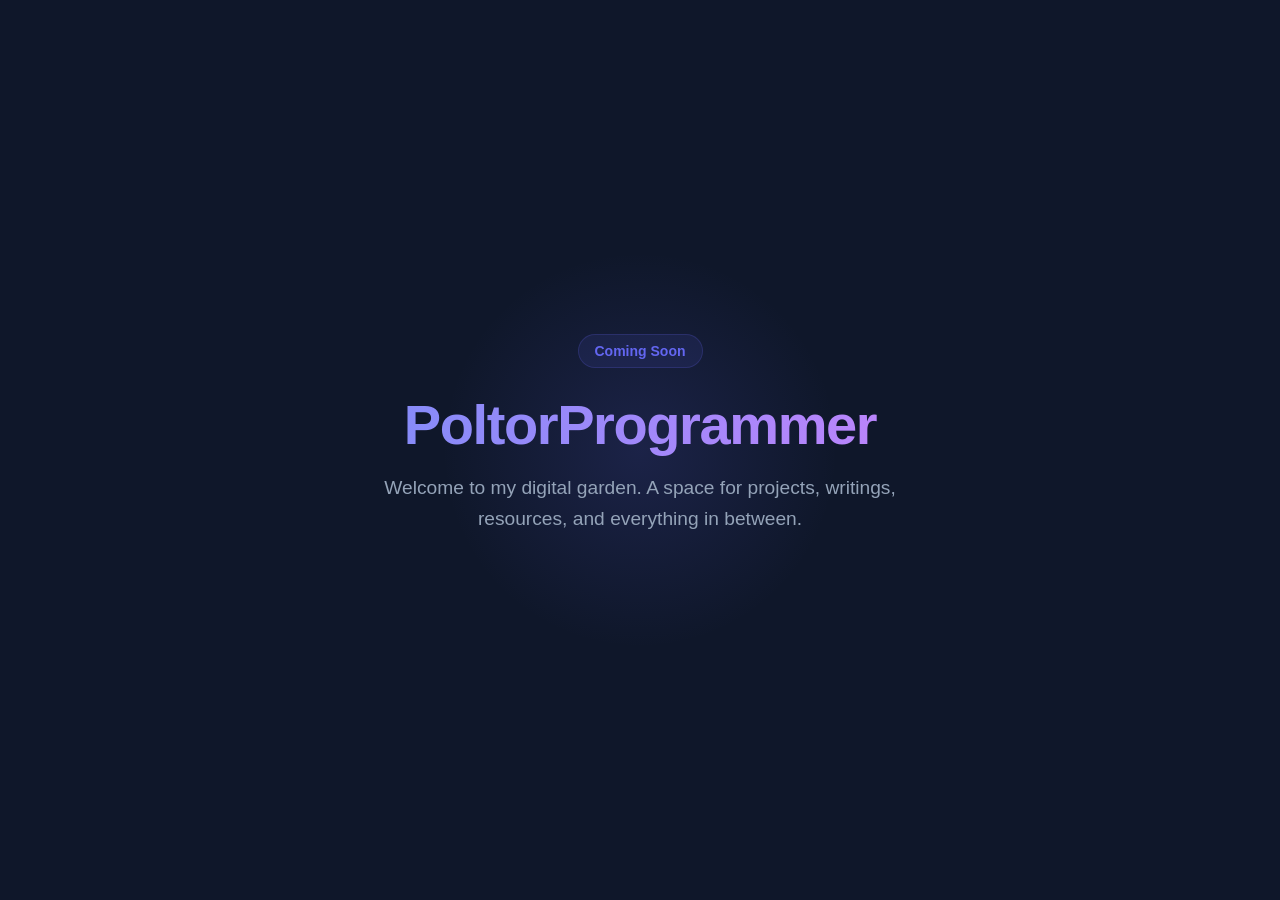
==== index.html @ 81bd552e "Initial Hello World landing page" ====
<!DOCTYPE html>
<html lang="en">
<head>
    <meta charset="UTF-8">
    <meta name="viewport" content="width=device-width, initial-scale=1.0">
    <title>PoltorProgrammer | Digital Garden</title>
    <style>
        :root {
            --primary: #6366f1;
            --bg: #0f172a;
            --text: #f8fafc;
            --subtext: #94a3b8;
        }

        * {
            margin: 0;
            padding: 0;
            box-sizing: border-box;
        }

        body {
            font-family: 'Inter', -apple-system, BlinkMacSystemFont, sans-serif;
            background-color: var(--bg);
            color: var(--text);
            display: flex;
            justify-content: center;
            align-items: center;
            height: 100vh;
            overflow: hidden;
            text-align: center;
        }

        .container {
            z-index: 1;
            padding: 2rem;
            animation: fadeIn 1.2s ease-out;
        }

        h1 {
            font-size: 3.5rem;
            margin-bottom: 1rem;
            background: linear-gradient(to right, #818cf8, #c084fc);
            -webkit-background-clip: text;
            -webkit-text-fill-color: transparent;
            letter-spacing: -0.025em;
        }

        p {
            font-size: 1.2rem;
            color: var(--subtext);
            max-width: 600px;
            line-height: 1.6;
            margin-bottom: 2rem;
        }

        .badge {
            background: rgba(99, 102, 241, 0.1);
            border: 1px solid rgba(99, 102, 241, 0.2);
            color: var(--primary);
            padding: 0.5rem 1rem;
            border-radius: 9999px;
            font-size: 0.875rem;
            font-weight: 600;
            display: inline-block;
            margin-bottom: 1.5rem;
        }

        .glow {
            position: absolute;
            width: 400px;
            height: 400px;
            background: radial-gradient(circle, rgba(99, 102, 241, 0.15) 0%, rgba(15, 23, 42, 0) 70%);
            border-radius: 50%;
            top: 50%;
            left: 50%;
            transform: translate(-50%, -50%);
            z-index: 0;
        }

        @keyframes fadeIn {
            from { opacity: 0; transform: translateY(20px); }
            to { opacity: 1; transform: translateY(0); }
        }
    </style>
</head>
<body>
    <div class="glow"></div>
    <div class="container">
        <div class="badge">Coming Soon</div>
        <h1>PoltorProgrammer</h1>
        <p>Welcome to my digital garden. A space for projects, writings, resources, and everything in between.</p>
    </div>
</body>
</html>
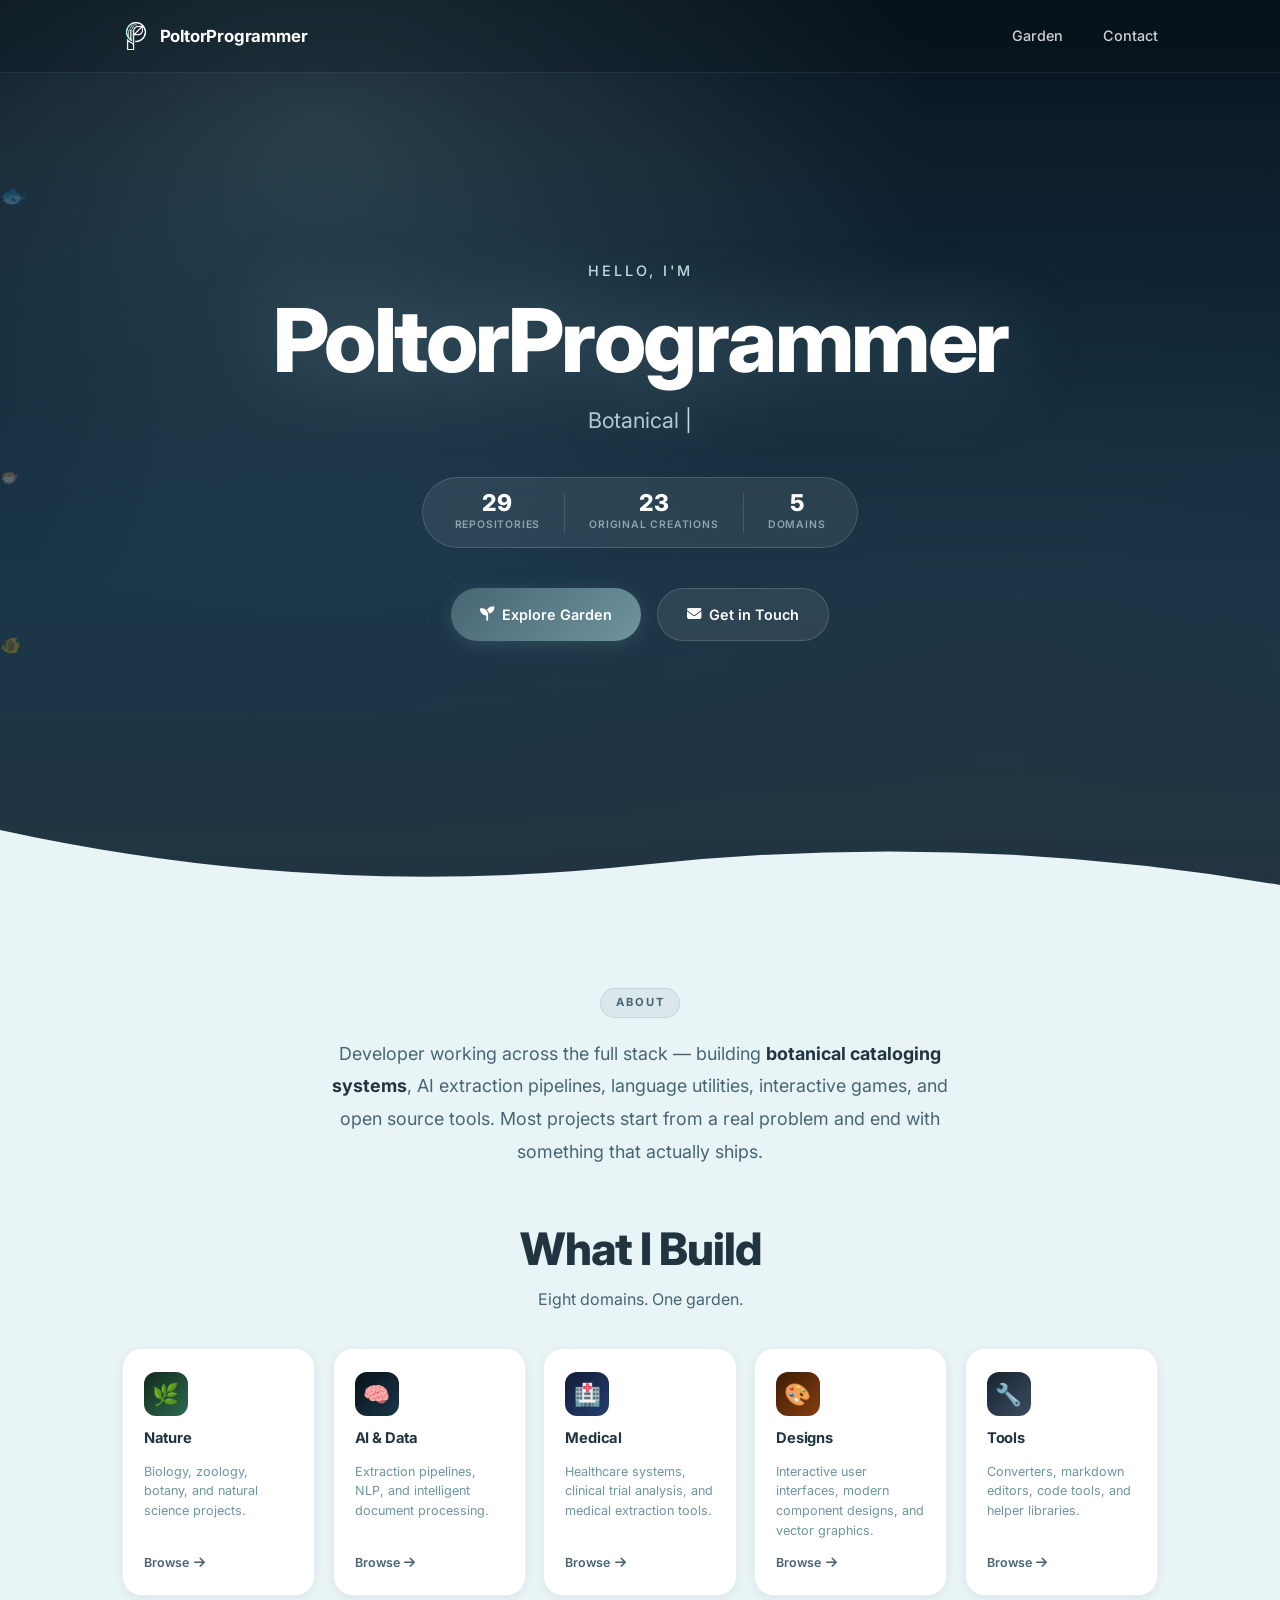
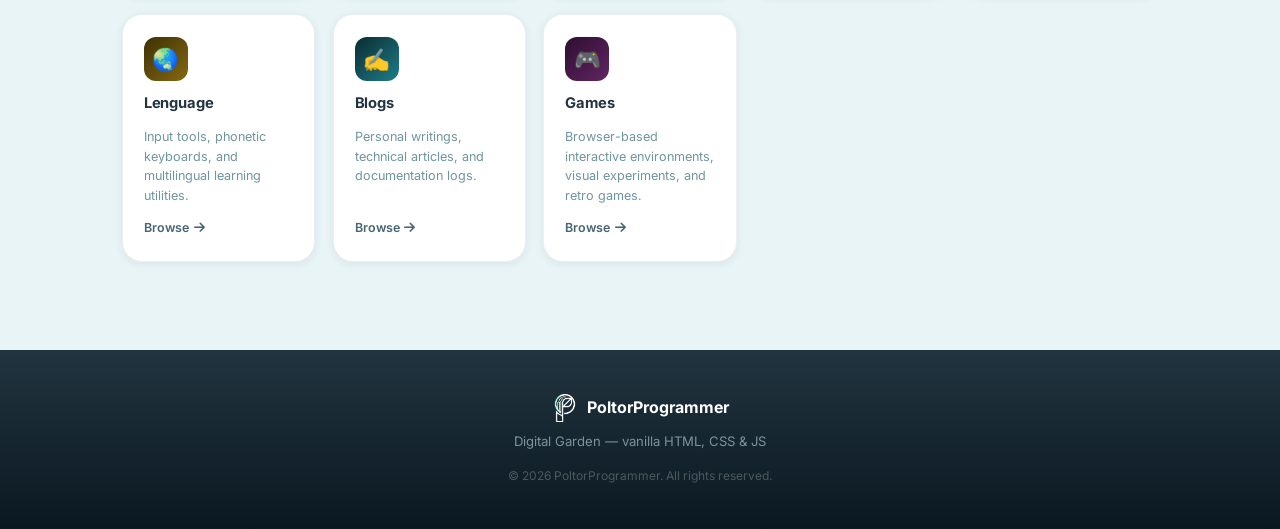
==== commit cb868958: "Build digital garden portfolio: add repository markdown profiles, contact/garden pages, KaTeX render" ====
--- a/index.html
+++ b/index.html
@@ -1,94 +1,194 @@
 <!DOCTYPE html>
 <html lang="en">
+
 <head>
     <meta charset="UTF-8">
     <meta name="viewport" content="width=device-width, initial-scale=1.0">
-    <title>PoltorProgrammer | Digital Garden</title>
-    <style>
-        :root {
-            --primary: #6366f1;
-            --bg: #0f172a;
-            --text: #f8fafc;
-            --subtext: #94a3b8;
-        }
+    <title>PoltorProgrammer — Digital Garden</title>
+    <meta name="description"
+        content="Developer building botanical software, AI systems, language tools, games, and open source utilities.">
 
-        * {
-            margin: 0;
-            padding: 0;
-            box-sizing: border-box;
-        }
+    <link rel="preconnect" href="https://fonts.googleapis.com">
+    <link rel="preconnect" href="https://fonts.gstatic.com" crossorigin>
+    <link href="https://fonts.googleapis.com/css2?family=Inter:wght@300;400;500;600;700;800&display=swap"
+        rel="stylesheet">
+    <link rel="stylesheet" href="https://cdnjs.cloudflare.com/ajax/libs/font-awesome/6.5.0/css/all.min.css">
+    <link rel="icon" type="image/png" href="assets/logo.png">
+    <link rel="stylesheet" href="css/style.css">
+</head>
 
-        body {
-            font-family: 'Inter', -apple-system, BlinkMacSystemFont, sans-serif;
-            background-color: var(--bg);
-            color: var(--text);
-            display: flex;
-            justify-content: center;
-            align-items: center;
-            height: 100vh;
-            overflow: hidden;
-            text-align: center;
-        }
+<body>
 
-        .container {
-            z-index: 1;
-            padding: 2rem;
-            animation: fadeIn 1.2s ease-out;
-        }
+    <!-- ── Navbar ────────────────────────────────────────── -->
+    <nav class="navbar" id="navbar">
+        <div class="nav-container">
+            <a href="index.html" class="nav-logo">
+                <span class="logo-icon"><img src="assets/logo.png" alt="PoltorProgrammer Logo" class="logo-img"></span>
+                <span>PoltorProgrammer</span>
+            </a>
+            <ul class="nav-links">
+                <li><a href="garden.html" class="nav-link">Garden</a></li>
+                <li><a href="contact.html" class="nav-link">Contact</a></li>
+            </ul>
+            <button class="hamburger" id="hamburger" aria-label="Toggle menu">
+                <span></span><span></span><span></span>
+            </button>
+        </div>
+        <div class="mobile-nav" id="mobile-nav">
+            <a href="garden.html" class="mobile-link">Garden</a>
+            <a href="contact.html" class="mobile-link">Contact</a>
+        </div>
+    </nav>
 
-        h1 {
-            font-size: 3.5rem;
-            margin-bottom: 1rem;
-            background: linear-gradient(to right, #818cf8, #c084fc);
-            -webkit-background-clip: text;
-            -webkit-text-fill-color: transparent;
-            letter-spacing: -0.025em;
-        }
+    <!-- ── Hero ──────────────────────────────────────────── -->
+    <section class="hero" id="hero">
+        <div class="particles-container" id="particles"></div>
 
-        p {
-            font-size: 1.2rem;
-            color: var(--subtext);
-            max-width: 600px;
-            line-height: 1.6;
-            margin-bottom: 2rem;
-        }
+        <div class="hero-content">
+            <p class="hero-greeting">Hello, I'm</p>
+            <h1 class="hero-name">PoltorProgrammer</h1>
 
-        .badge {
-            background: rgba(99, 102, 241, 0.1);
-            border: 1px solid rgba(99, 102, 241, 0.2);
-            color: var(--primary);
-            padding: 0.5rem 1rem;
-            border-radius: 9999px;
-            font-size: 0.875rem;
-            font-weight: 600;
-            display: inline-block;
-            margin-bottom: 1.5rem;
-        }
+            <div class="hero-typewriter">
+                <span id="typewriter"></span><span class="typewriter-cursor">|</span>
+            </div>
 
-        .glow {
-            position: absolute;
-            width: 400px;
-            height: 400px;
-            background: radial-gradient(circle, rgba(99, 102, 241, 0.15) 0%, rgba(15, 23, 42, 0) 70%);
-            border-radius: 50%;
-            top: 50%;
-            left: 50%;
-            transform: translate(-50%, -50%);
-            z-index: 0;
-        }
+            <div class="stats-strip">
+                <div class="stat">
+                    <span class="stat-number">29</span>
+                    <span class="stat-label">Repositories</span>
+                </div>
+                <div class="stat-divider"></div>
+                <div class="stat">
+                    <span class="stat-number">23</span>
+                    <span class="stat-label">Original Creations</span>
+                </div>
+                <div class="stat-divider"></div>
+                <div class="stat">
+                    <span class="stat-number">5</span>
+                    <span class="stat-label">Domains</span>
+                </div>
+            </div>
 
-        @keyframes fadeIn {
-            from { opacity: 0; transform: translateY(20px); }
-            to { opacity: 1; transform: translateY(0); }
-        }
-    </style>
-</head>
-<body>
-    <div class="glow"></div>
-    <div class="container">
-        <div class="badge">Coming Soon</div>
-        <h1>PoltorProgrammer</h1>
-        <p>Welcome to my digital garden. A space for projects, writings, resources, and everything in between.</p>
-    </div>
+            <div class="hero-cta">
+                <a href="garden.html" class="btn btn-primary">
+                    <i class="fas fa-seedling"></i> Explore Garden
+                </a>
+                <a href="contact.html" class="btn btn-outline">
+                    <i class="fas fa-envelope"></i> Get in Touch
+                </a>
+            </div>
+        </div>
+
+        <div class="hero-curve">
+            <svg viewBox="0 0 1440 70" preserveAspectRatio="none" xmlns="http://www.w3.org/2000/svg">
+                <path d="M0,0 Q360,70 720,35 Q1080,0 1440,55 L1440,70 L0,70 Z" fill="#e8f4f6" />
+            </svg>
+        </div>
+    </section>
+
+    <!-- ── About ─────────────────────────────────────────── -->
+    <section class="about-section">
+        <div class="container">
+            <div class="about-inner">
+                <span class="about-label">About</span>
+                <p class="about-text">
+                    Developer working across the full stack — building
+                    <strong>botanical cataloging systems</strong>, AI extraction pipelines,
+                    language utilities, interactive games, and open source tools.
+                    Most projects start from a real problem and end with something that actually ships.
+                </p>
+            </div>
+        </div>
+    </section>
+
+    <!-- ── Domains ───────────────────────────────────────── -->
+    <section class="domains-section">
+        <div class="container">
+            <div class="section-header">
+                <h2 class="section-title">What I Build</h2>
+                <p class="section-subtitle">Eight domains. One garden.</p>
+            </div>
+            <div class="domains-grid">
+
+                <a href="garden.html?filter=nature" class="domain-card">
+                    <div class="domain-icon-wrap nature">🌿</div>
+                    <span class="domain-name">Nature</span>
+                    <p class="domain-desc">Biology, zoology, botany, and natural science projects.</p>
+                    <span class="domain-link">Browse <i class="fas fa-arrow-right"></i></span>
+                </a>
+
+                <a href="garden.html?filter=ai" class="domain-card">
+                    <div class="domain-icon-wrap ai">🧠</div>
+                    <span class="domain-name">AI &amp; Data</span>
+                    <p class="domain-desc">Extraction pipelines, NLP, and intelligent document processing.</p>
+                    <span class="domain-link">Browse <i class="fas fa-arrow-right"></i></span>
+                </a>
+
+                <a href="garden.html?filter=medical" class="domain-card">
+                    <div class="domain-icon-wrap medical">🏥</div>
+                    <span class="domain-name">Medical</span>
+                    <p class="domain-desc">Healthcare systems, clinical trial analysis, and medical extraction tools.
+                    </p>
+                    <span class="domain-link">Browse <i class="fas fa-arrow-right"></i></span>
+                </a>
+
+                <a href="garden.html?filter=designs" class="domain-card">
+                    <div class="domain-icon-wrap designs">🎨</div>
+                    <span class="domain-name">Designs</span>
+                    <p class="domain-desc">Interactive user interfaces, modern component designs, and vector graphics.
+                    </p>
+                    <span class="domain-link">Browse <i class="fas fa-arrow-right"></i></span>
+                </a>
+
+                <a href="garden.html?filter=tools" class="domain-card">
+                    <div class="domain-icon-wrap tools">🔧</div>
+                    <span class="domain-name">Tools</span>
+                    <p class="domain-desc">Converters, markdown editors, code tools, and helper libraries.</p>
+                    <span class="domain-link">Browse <i class="fas fa-arrow-right"></i></span>
+                </a>
+
+                <a href="garden.html?filter=language" class="domain-card">
+                    <div class="domain-icon-wrap language">🌏</div>
+                    <span class="domain-name">Lenguage</span>
+                    <p class="domain-desc">Input tools, phonetic keyboards, and multilingual learning utilities.</p>
+                    <span class="domain-link">Browse <i class="fas fa-arrow-right"></i></span>
+                </a>
+
+                <a href="garden.html?filter=blogs" class="domain-card">
+                    <div class="domain-icon-wrap blogs">✍️</div>
+                    <span class="domain-name">Blogs</span>
+                    <p class="domain-desc">Personal writings, technical articles, and documentation logs.</p>
+                    <span class="domain-link">Browse <i class="fas fa-arrow-right"></i></span>
+                </a>
+
+                <a href="garden.html?filter=games" class="domain-card">
+                    <div class="domain-icon-wrap games">🎮</div>
+                    <span class="domain-name">Games</span>
+                    <p class="domain-desc">Browser-based interactive environments, visual experiments, and retro games.
+                    </p>
+                    <span class="domain-link">Browse <i class="fas fa-arrow-right"></i></span>
+                </a>
+
+            </div>
+        </div>
+    </section>
+
+    <!-- ── Footer ────────────────────────────────────────── -->
+    <footer class="footer">
+        <div class="container">
+            <div class="footer-content">
+                <div class="footer-brand">
+                    <span class="logo-icon"><img src="assets/logo.png" alt="PoltorProgrammer Logo" class="logo-img"></span>
+                    <span>PoltorProgrammer</span>
+                </div>
+                <p class="footer-tagline">Digital Garden — vanilla HTML, CSS &amp; JS</p>
+                <p class="footer-copy">© 2026 PoltorProgrammer. All rights reserved.</p>
+            </div>
+        </div>
+    </footer>
+
+    <script src="js/particles.js"></script>
+    <script src="js/intro.js"></script>
 </body>
-</html>
+
+</html>
--- a/css/style.css
+++ b/css/style.css
@@ -0,0 +1,1213 @@
+/* =============================================
+   VARIABLES & RESET
+   ============================================= */
+:root {
+    --primary:       #476573;
+    --primary-light: #6f959e;
+    --primary-dark:  #223440;
+    --secondary:     #a44125;
+    --accent:        #bedde2;
+    --bg:            #e8f4f6;
+    --text-dark:     #223440;
+    --text-mid:      #476573;
+    --text-light:    #6f959e;
+    --white:         #ffffff;
+
+    --glass:         rgba(255, 255, 255, 0.08);
+    --glass-border:  rgba(255, 255, 255, 0.15);
+
+    --shadow-sm:  0 2px 8px  rgba(34, 52, 64, 0.08);
+    --shadow-md:  0 4px 20px rgba(34, 52, 64, 0.12);
+    --shadow-lg:  0 8px 40px rgba(34, 52, 64, 0.18);
+    --shadow-glow:0 0 30px   rgba(111, 149, 158, 0.25);
+
+    --radius-sm: 6px;
+    --radius-md: 12px;
+    --radius-lg: 20px;
+    --radius-xl: 50px;
+
+    --transition:      0.3s ease;
+    --transition-slow: 0.5s cubic-bezier(0.4, 0, 0.2, 1);
+
+    --container:  1100px;
+    --nav-height: 72px;
+}
+
+*, *::before, *::after { box-sizing: border-box; margin: 0; padding: 0; }
+html { scroll-behavior: smooth; }
+body {
+    font-family: 'Inter', -apple-system, BlinkMacSystemFont, sans-serif;
+    font-size: 16px;
+    line-height: 1.6;
+    color: var(--text-dark);
+    background: var(--bg);
+    overflow-x: hidden;
+}
+a { text-decoration: none; color: inherit; }
+img { max-width: 100%; height: auto; display: block; }
+
+.container {
+    max-width: var(--container);
+    margin: 0 auto;
+    padding: 0 2rem;
+}
+
+/* =============================================
+   NAVBAR
+   ============================================= */
+.navbar {
+    position: fixed;
+    top: 0; left: 0; right: 0;
+    z-index: 1000;
+    background: rgba(7, 18, 25, 0.2);
+    backdrop-filter: blur(20px);
+    -webkit-backdrop-filter: blur(20px);
+    border-bottom: 1px solid rgba(255, 255, 255, 0.08);
+    transition: background var(--transition);
+}
+.navbar.scrolled {
+    background: rgba(7, 18, 25, 0.88);
+}
+.nav-container {
+    display: flex;
+    align-items: center;
+    justify-content: space-between;
+    height: var(--nav-height);
+    max-width: var(--container);
+    margin: 0 auto;
+    padding: 0 2rem;
+}
+.nav-logo {
+    display: flex;
+    align-items: center;
+    gap: 0.6rem;
+    font-weight: 700;
+    font-size: 1.05rem;
+    color: var(--white);
+    letter-spacing: -0.2px;
+}
+.logo-icon { font-size: 1.3rem; display: flex; align-items: center; }
+.logo-img {
+    height: 28px;
+    width: 28px;
+    object-fit: contain;
+    border-radius: var(--radius-sm);
+    display: block;
+}
+.nav-links {
+    display: flex;
+    list-style: none;
+    gap: 2.5rem;
+}
+.nav-link {
+    color: rgba(255, 255, 255, 0.8);
+    font-size: 0.9rem;
+    font-weight: 500;
+    position: relative;
+    transition: color var(--transition);
+}
+.nav-link::after {
+    content: '';
+    position: absolute;
+    bottom: -4px; left: 0;
+    width: 0; height: 2px;
+    background: var(--accent);
+    border-radius: 2px;
+    transition: width var(--transition);
+}
+.nav-link:hover { color: var(--white); }
+.nav-link:hover::after,
+.nav-link.active-page::after { width: 100%; }
+.nav-link.active-page { color: var(--white); }
+
+.hamburger {
+    display: none;
+    flex-direction: column;
+    gap: 5px;
+    background: none;
+    border: none;
+    cursor: pointer;
+    padding: 4px;
+}
+.hamburger span {
+    display: block;
+    width: 24px; height: 2px;
+    background: var(--white);
+    border-radius: 2px;
+    transition: var(--transition);
+}
+.hamburger.open span:nth-child(1) { transform: translateY(7px) rotate(45deg); }
+.hamburger.open span:nth-child(2) { opacity: 0; }
+.hamburger.open span:nth-child(3) { transform: translateY(-7px) rotate(-45deg); }
+
+.mobile-nav {
+    display: none;
+    flex-direction: column;
+    background: rgba(7, 18, 25, 0.97);
+    backdrop-filter: blur(20px);
+}
+.mobile-nav.open { display: flex; }
+.mobile-link {
+    color: rgba(255, 255, 255, 0.8);
+    font-weight: 500;
+    font-size: 0.95rem;
+    padding: 1rem 2rem;
+    border-bottom: 1px solid rgba(255, 255, 255, 0.05);
+    transition: color var(--transition), background var(--transition);
+}
+.mobile-link:hover {
+    color: var(--white);
+    background: rgba(255, 255, 255, 0.04);
+}
+
+/* =============================================
+   HERO
+   ============================================= */
+.hero {
+    position: relative;
+    min-height: 100vh;
+    display: flex;
+    align-items: center;
+    justify-content: center;
+    overflow: hidden;
+    background:
+        radial-gradient(ellipse at 25% 15%, rgba(111, 149, 158, 0.28) 0%, transparent 45%),
+        radial-gradient(ellipse at 78% 80%, rgba(34, 52, 64, 0.5)  0%, transparent 45%),
+        linear-gradient(180deg,
+            #071219 0%,
+            #0d1e2c 18%,
+            #112838 40%,
+            #1a3649 65%,
+            #223440 100%
+        );
+}
+.particles-container {
+    position: absolute;
+    inset: 0;
+    pointer-events: none;
+    overflow: hidden;
+}
+.hero-content {
+    position: relative;
+    z-index: 2;
+    text-align: center;
+    padding: 2rem;
+    max-width: 820px;
+}
+.hero-greeting {
+    color: var(--accent);
+    font-weight: 500;
+    font-size: 0.9rem;
+    letter-spacing: 3px;
+    text-transform: uppercase;
+    margin-bottom: 0.75rem;
+    opacity: 0.85;
+    animation: fadeUp 0.8s ease both 0.2s;
+}
+.hero-name {
+    font-size: clamp(2.8rem, 7vw, 5.5rem);
+    font-weight: 800;
+    color: var(--white);
+    letter-spacing: -2.5px;
+    line-height: 1.05;
+    margin-bottom: 1rem;
+    filter: drop-shadow(0 0 40px rgba(190, 221, 226, 0.25));
+    animation: fadeUp 0.8s ease both 0.4s;
+}
+.hero-typewriter {
+    font-size: clamp(1rem, 2.5vw, 1.35rem);
+    color: rgba(190, 221, 226, 0.9);
+    font-weight: 400;
+    margin-bottom: 2.5rem;
+    min-height: 2rem;
+    animation: fadeUp 0.8s ease both 0.6s;
+}
+.typewriter-cursor {
+    animation: blink 1s step-end infinite;
+    color: var(--accent);
+}
+@keyframes blink {
+    0%, 100% { opacity: 1; }
+    50%       { opacity: 0; }
+}
+@keyframes fadeUp {
+    from { opacity: 0; transform: translateY(22px); }
+    to   { opacity: 1; transform: translateY(0);    }
+}
+
+/* Stats strip */
+.stats-strip {
+    display: inline-flex;
+    align-items: center;
+    gap: 1.5rem;
+    background: var(--glass);
+    backdrop-filter: blur(14px);
+    -webkit-backdrop-filter: blur(14px);
+    border: 1px solid var(--glass-border);
+    border-radius: var(--radius-xl);
+    padding: 0.85rem 2rem;
+    margin-bottom: 2.5rem;
+    animation: fadeUp 0.8s ease both 0.8s;
+}
+.stat {
+    display: flex;
+    flex-direction: column;
+    align-items: center;
+    gap: 2px;
+}
+.stat-number {
+    font-size: 1.45rem;
+    font-weight: 800;
+    color: var(--white);
+    line-height: 1;
+}
+.stat-label {
+    font-size: 0.65rem;
+    font-weight: 600;
+    color: rgba(190, 221, 226, 0.65);
+    text-transform: uppercase;
+    letter-spacing: 0.8px;
+    white-space: nowrap;
+}
+.stat-divider {
+    width: 1px;
+    height: 2.5rem;
+    background: rgba(255, 255, 255, 0.12);
+}
+
+/* CTA buttons */
+.hero-cta {
+    display: flex;
+    gap: 1rem;
+    justify-content: center;
+    flex-wrap: wrap;
+    animation: fadeUp 0.8s ease both 1s;
+}
+.btn {
+    display: inline-flex;
+    align-items: center;
+    gap: 0.5rem;
+    padding: 0.85rem 1.8rem;
+    border-radius: var(--radius-xl);
+    font-family: inherit;
+    font-size: 0.9rem;
+    font-weight: 600;
+    cursor: pointer;
+    border: none;
+    transition: transform var(--transition), box-shadow var(--transition), background var(--transition);
+    position: relative;
+    overflow: hidden;
+}
+.btn::before {
+    content: '';
+    position: absolute;
+    top: 0; left: -100%;
+    width: 100%; height: 100%;
+    background: linear-gradient(90deg, transparent, rgba(255,255,255,0.15), transparent);
+    transition: left 0.5s ease;
+}
+.btn:hover::before { left: 100%; }
+.btn-primary {
+    background: linear-gradient(135deg, var(--primary), var(--primary-light));
+    color: var(--white);
+    box-shadow: 0 4px 20px rgba(71, 101, 115, 0.45);
+}
+.btn-primary:hover {
+    transform: translateY(-3px);
+    box-shadow: 0 8px 30px rgba(71, 101, 115, 0.55);
+}
+.btn-outline {
+    background: var(--glass);
+    backdrop-filter: blur(12px);
+    color: var(--white);
+    border: 1px solid var(--glass-border);
+}
+.btn-outline:hover {
+    transform: translateY(-3px);
+    background: rgba(255, 255, 255, 0.14);
+    border-color: rgba(190, 221, 226, 0.35);
+}
+
+/* Curve divider */
+.hero-curve {
+    position: absolute;
+    bottom: 0; left: 0; right: 0;
+    pointer-events: none;
+}
+.hero-curve svg { display: block; width: 100%; height: 70px; }
+
+/* =============================================
+   PARTICLES
+   ============================================= */
+.particle {
+    position: absolute;
+    pointer-events: none;
+    will-change: transform, opacity;
+}
+.particle.bubble {
+    border-radius: 50%;
+    background: radial-gradient(circle at 35% 35%,
+        rgba(190, 221, 226, 0.8),
+        rgba(111, 149, 158, 0.3)
+    );
+    animation: floatUp linear infinite;
+}
+.particle.bubble.large {
+    background: transparent;
+    border: 1px solid rgba(190, 221, 226, 0.18);
+}
+.particle.fish {
+    animation: swim linear infinite;
+    line-height: 1;
+    display: block;
+    user-select: none;
+}
+@keyframes floatUp {
+    0%   { transform: translateY(110vh) translateX(0);              opacity: 0; }
+    8%   { opacity: 1; }
+    85%  { opacity: 0.7; }
+    100% { transform: translateY(-80px) translateX(var(--drift, 40px)); opacity: 0; }
+}
+@keyframes swim {
+    0%     { transform: translateX(-60px) scaleX(1);   opacity: 0; }
+    5%     { opacity: 0.45; }
+    49%    { transform: translateX(110vw) scaleX(1);   opacity: 0.45; }
+    50%    { transform: translateX(110vw) scaleX(-1);  opacity: 0.45; }
+    95%    { opacity: 0.45; }
+    100%   { transform: translateX(-60px) scaleX(-1);  opacity: 0; }
+}
+
+/* =============================================
+   SECTION COMMON
+   ============================================= */
+.section-header {
+    text-align: center;
+    margin-bottom: 3rem;
+}
+.section-title {
+    font-size: clamp(1.9rem, 4vw, 2.8rem);
+    font-weight: 800;
+    color: var(--text-dark);
+    letter-spacing: -1px;
+    line-height: 1.15;
+    margin-bottom: 0.65rem;
+}
+.section-subtitle {
+    font-size: 1rem;
+    color: var(--text-mid);
+    max-width: 480px;
+    margin: 0 auto;
+    line-height: 1.65;
+}
+
+/* =============================================
+   PROJECTS SECTION
+   ============================================= */
+.projects-section {
+    padding: 6rem 0 5rem;
+    background: var(--bg);
+}
+
+/* Controls */
+.controls {
+    display: flex;
+    flex-direction: column;
+    align-items: center;
+    gap: 1.25rem;
+    margin-bottom: 2.75rem;
+}
+.search-wrapper {
+    position: relative;
+    width: 100%;
+    max-width: 460px;
+}
+.search-icon {
+    position: absolute;
+    left: 1.1rem;
+    top: 50%;
+    transform: translateY(-50%);
+    color: var(--text-light);
+    font-size: 0.85rem;
+    pointer-events: none;
+}
+.search-input {
+    width: 100%;
+    padding: 0.85rem 1.1rem 0.85rem 2.75rem;
+    border: 1.5px solid rgba(71, 101, 115, 0.18);
+    border-radius: var(--radius-xl);
+    background: var(--white);
+    font-family: inherit;
+    font-size: 0.9rem;
+    color: var(--text-dark);
+    outline: none;
+    transition: border-color var(--transition), box-shadow var(--transition);
+}
+.search-input:focus {
+    border-color: var(--primary);
+    box-shadow: 0 0 0 3px rgba(71, 101, 115, 0.1);
+}
+.search-input::placeholder { color: var(--text-light); }
+
+.filter-tabs {
+    display: flex;
+    gap: 0.5rem;
+    flex-wrap: wrap;
+    justify-content: center;
+}
+.filter-btn {
+    padding: 0.45rem 1.15rem;
+    border-radius: var(--radius-xl);
+    border: 1.5px solid rgba(71, 101, 115, 0.18);
+    background: var(--white);
+    color: var(--text-mid);
+    font-family: inherit;
+    font-size: 0.82rem;
+    font-weight: 500;
+    cursor: pointer;
+    transition: var(--transition);
+}
+.filter-btn:hover {
+    border-color: var(--primary);
+    color: var(--primary);
+}
+.filter-btn.active {
+    background: var(--primary-dark);
+    border-color: var(--primary-dark);
+    color: var(--white);
+}
+
+/* Grid */
+.project-grid {
+    display: grid;
+    grid-template-columns: repeat(auto-fill, minmax(310px, 1fr));
+    gap: 1.75rem;
+}
+
+/* Loading & empty states */
+.grid-loading {
+    grid-column: 1 / -1;
+    display: flex;
+    flex-direction: column;
+    align-items: center;
+    gap: 1rem;
+    padding: 4rem;
+    color: var(--text-light);
+    font-size: 0.9rem;
+}
+.loading-spinner {
+    width: 38px; height: 38px;
+    border: 3px solid rgba(71, 101, 115, 0.12);
+    border-top-color: var(--primary);
+    border-radius: 50%;
+    animation: spin 0.75s linear infinite;
+}
+@keyframes spin { to { transform: rotate(360deg); } }
+
+.no-results {
+    text-align: center;
+    padding: 4rem;
+    color: var(--text-light);
+}
+.no-results i {
+    font-size: 2rem;
+    display: block;
+    margin-bottom: 0.75rem;
+    opacity: 0.35;
+}
+
+/* =============================================
+   PROJECT CARD
+   ============================================= */
+.project-card {
+    background: var(--white);
+    border-radius: var(--radius-lg);
+    overflow: hidden;
+    border: 1px solid rgba(71, 101, 115, 0.1);
+    box-shadow: var(--shadow-sm);
+    display: flex;
+    flex-direction: column;
+    transition: transform var(--transition), box-shadow var(--transition), border-color var(--transition);
+    text-decoration: none;
+    color: inherit;
+    cursor: pointer;
+}
+.project-card:hover {
+    transform: translateY(-8px);
+    box-shadow: var(--shadow-lg), var(--shadow-glow);
+    border-color: rgba(71, 101, 115, 0.22);
+}
+
+.card-cover {
+    position: relative;
+    height: 155px;
+    overflow: hidden;
+    background-size: cover;
+    background-position: center;
+    flex-shrink: 0;
+}
+.card-cover-gradient {
+    position: absolute;
+    inset: 0;
+}
+.card-cover-gradient.nature,
+.card-cover-gradient.natural,
+.card-cover-gradient.botanics,
+.card-cover-gradient.botanical { background: linear-gradient(135deg, #122b1d 0%, #235c3f 55%, #4a9e6e 100%); }
+.card-cover-gradient.ai        { background: linear-gradient(135deg, #071219 0%, #0f2233 55%, #1a3649 100%); }
+.card-cover-gradient.medical   { background: linear-gradient(135deg, #111d38 0%, #253d6e 55%, #4a6db8 100%); }
+.card-cover-gradient.language,
+.card-cover-gradient.lenguage  { background: linear-gradient(135deg, #3d3005 0%, #6e580e 55%, #cca525 100%); }
+.card-cover-gradient.designs   { background: linear-gradient(135deg, #3d1b05 0%, #6e330e 55%, #cc6a25 100%); }
+.card-cover-gradient.blogs     { background: linear-gradient(135deg, #092c30 0%, #195b63 55%, #3d9aa6 100%); }
+.card-cover-gradient.games     { background: linear-gradient(135deg, #2e0e30 0%, #622563 55%, #a84da9 100%); }
+.card-cover-gradient.tools     { background: linear-gradient(135deg, #18222f 0%, #2f3e4f 55%, #4f637a 100%); }
+.card-cover-gradient.default   { background: linear-gradient(135deg, #223440 0%, #476573 55%, #6f959e 100%); }
+
+.card-cover-icon {
+    position: absolute;
+    top: 50%; left: 50%;
+    transform: translate(-50%, -50%);
+    font-size: 2.8rem;
+    opacity: 0.45;
+    user-select: none;
+    pointer-events: none;
+    line-height: 1;
+}
+.card-badges {
+    position: absolute;
+    top: 0.7rem; left: 0.7rem;
+    display: flex;
+    gap: 0.4rem;
+    flex-wrap: wrap;
+}
+
+/* Badges (shared) */
+.badge {
+    display: inline-flex;
+    align-items: center;
+    gap: 0.25rem;
+    padding: 0.2rem 0.6rem;
+    border-radius: var(--radius-xl);
+    font-size: 0.68rem;
+    font-weight: 700;
+    letter-spacing: 0.2px;
+    backdrop-filter: blur(8px);
+    white-space: nowrap;
+}
+.badge-private  { background: rgba(164, 65, 37, 0.85);  color: var(--white); }
+.badge-public   { background: rgba(60, 120, 60, 0.85);   color: var(--white); }
+.badge-wip      { background: rgba(255, 129, 78, 0.85);  color: var(--white); }
+.badge-category { background: rgba(7, 18, 25, 0.65);    color: rgba(255,255,255,0.88); text-transform: capitalize; }
+.badge-status   { background: rgba(255, 255, 255, 0.12); color: var(--white); border: 1px solid rgba(255, 255, 255, 0.25); }
+
+.card-body {
+    padding: 1.4rem 1.5rem 1.5rem;
+    flex: 1;
+    display: flex;
+    flex-direction: column;
+    gap: 0.55rem;
+}
+.card-title {
+    font-size: 1.1rem;
+    font-weight: 700;
+    color: var(--text-dark);
+    line-height: 1.3;
+    letter-spacing: -0.25px;
+}
+.card-subtitle {
+    font-size: 0.85rem;
+    color: var(--text-mid);
+    line-height: 1.55;
+    flex: 1;
+    display: -webkit-box;
+    -webkit-line-clamp: 3;
+    -webkit-box-orient: vertical;
+    overflow: hidden;
+}
+.card-tech {
+    display: flex;
+    gap: 0.35rem;
+    flex-wrap: wrap;
+    margin-top: 0.1rem;
+}
+.tech-pill {
+    padding: 0.18rem 0.55rem;
+    background: rgba(71, 101, 115, 0.07);
+    border: 1px solid rgba(71, 101, 115, 0.14);
+    border-radius: var(--radius-xl);
+    font-size: 0.7rem;
+    font-weight: 500;
+    color: var(--primary);
+}
+.btn-read-more {
+    display: inline-flex;
+    align-items: center;
+    gap: 0.4rem;
+    margin-top: auto;
+    padding-top: 0.75rem;
+    align-self: flex-start;
+    font-size: 0.85rem;
+    font-weight: 600;
+    color: var(--primary-dark);
+    transition: gap var(--transition), color var(--transition);
+    pointer-events: none;
+}
+.btn-read-more i { font-size: 0.75rem; transition: transform var(--transition); }
+.project-card:hover .btn-read-more { color: var(--primary); gap: 0.65rem; }
+.project-card:hover .btn-read-more i { transform: translateX(4px); }
+
+/* =============================================
+   CONTACT SECTION
+   ============================================= */
+.contact-section {
+    padding: 6rem 0;
+    background: linear-gradient(180deg, var(--bg) 0%, rgba(71, 101, 115, 0.07) 100%);
+}
+.contact-grid {
+    display: grid;
+    grid-template-columns: repeat(auto-fit, minmax(270px, 1fr));
+    gap: 1.1rem;
+    max-width: 920px;
+    margin: 0 auto;
+}
+.contact-card {
+    display: flex;
+    align-items: center;
+    gap: 1.2rem;
+    padding: 1.4rem 1.6rem;
+    background: var(--white);
+    border: 1px solid rgba(71, 101, 115, 0.1);
+    border-radius: var(--radius-lg);
+    box-shadow: var(--shadow-sm);
+    transition: transform var(--transition), box-shadow var(--transition), border-color var(--transition);
+}
+.contact-card:hover {
+    transform: translateY(-5px);
+    box-shadow: var(--shadow-md);
+    border-color: rgba(71, 101, 115, 0.22);
+}
+.contact-icon {
+    width: 50px; height: 50px;
+    border-radius: var(--radius-md);
+    background: linear-gradient(135deg, var(--primary-dark), var(--primary));
+    display: flex;
+    align-items: center;
+    justify-content: center;
+    color: var(--white);
+    font-size: 1.2rem;
+    flex-shrink: 0;
+}
+.contact-info {
+    flex: 1;
+    display: flex;
+    flex-direction: column;
+    gap: 2px;
+    min-width: 0;
+}
+.contact-label {
+    font-size: 0.7rem;
+    font-weight: 700;
+    text-transform: uppercase;
+    letter-spacing: 0.6px;
+    color: var(--text-light);
+}
+.contact-value {
+    font-size: 0.9rem;
+    font-weight: 600;
+    color: var(--text-dark);
+    white-space: nowrap;
+    overflow: hidden;
+    text-overflow: ellipsis;
+}
+.contact-arrow {
+    color: var(--text-light);
+    font-size: 0.85rem;
+    flex-shrink: 0;
+    transition: transform var(--transition), color var(--transition);
+}
+.contact-card:hover .contact-arrow {
+    transform: translateX(4px);
+    color: var(--primary);
+}
+
+/* =============================================
+   FOOTER
+   ============================================= */
+.footer {
+    background: linear-gradient(180deg, var(--primary-dark) 0%, #0a1820 100%);
+    padding: 2.75rem 0;
+    text-align: center;
+}
+.footer-content {
+    display: flex;
+    flex-direction: column;
+    align-items: center;
+    gap: 0.6rem;
+}
+.footer-brand {
+    display: flex;
+    align-items: center;
+    gap: 0.5rem;
+    font-size: 1rem;
+    font-weight: 700;
+    color: var(--white);
+}
+.footer-tagline {
+    font-size: 0.82rem;
+    color: rgba(190, 221, 226, 0.6);
+}
+.footer-copy {
+    font-size: 0.75rem;
+    color: rgba(255, 255, 255, 0.25);
+    margin-top: 0.25rem;
+}
+
+/* =============================================
+   PROJECT DETAIL PAGE  (project.html)
+   ============================================= */
+.project-header {
+    position: relative;
+    min-height: 52vh;
+    display: flex;
+    flex-direction: column;
+    justify-content: flex-end;
+    padding-top: calc(var(--nav-height) + 1.5rem);
+    padding-bottom: 3rem;
+    overflow: hidden;
+    background:
+        radial-gradient(ellipse at 20% 20%, rgba(111, 149, 158, 0.22) 0%, transparent 50%),
+        linear-gradient(180deg, #071219 0%, #0d1e2c 30%, #112838 60%, #223440 100%);
+}
+.project-header.cover-nature,
+.project-header.cover-natural,
+.project-header.cover-botanics,
+.project-header.cover-botanical { background: linear-gradient(180deg, #0a1f14 0%, #1a3d2e 40%, #2e5a40 100%); }
+.project-header.cover-ai        { background: linear-gradient(180deg, #071219 0%, #0d1e2c 40%, #1a3649 100%); }
+.project-header.cover-medical   { background: linear-gradient(180deg, #0a1220 0%, #1a2b4a 40%, #2d4678 100%); }
+.project-header.cover-language,
+.project-header.cover-lenguage  { background: linear-gradient(180deg, #2b2203 0%, #4f3f0a 40%, #8c7112 100%); }
+.project-header.cover-designs   { background: linear-gradient(180deg, #2b1303 0%, #4f250a 40%, #8c4212 100%); }
+.project-header.cover-blogs     { background: linear-gradient(180deg, #051d20 0%, #0f4047 40%, #1c6e7a 100%); }
+.project-header.cover-games     { background: linear-gradient(180deg, #1e0a1e 0%, #3c1640 40%, #622564 100%); }
+.project-header.cover-tools     { background: linear-gradient(180deg, #101822 0%, #222d3b 40%, #3a4b5e 100%); }
+.project-header.has-image { background-size: cover; background-position: center; }
+.project-header.has-image::before {
+    content: '';
+    position: absolute;
+    inset: 0;
+    background: linear-gradient(to top, rgba(7,18,25,0.9) 0%, rgba(7,18,25,0.3) 100%);
+}
+
+.project-header .container { position: relative; z-index: 2; }
+
+.back-link {
+    display: inline-flex;
+    align-items: center;
+    gap: 0.5rem;
+    color: rgba(190, 221, 226, 0.7);
+    font-size: 0.85rem;
+    font-weight: 500;
+    margin-bottom: 2rem;
+    transition: color var(--transition);
+}
+.back-link:hover { color: var(--accent); }
+.back-link i { font-size: 0.8rem; }
+
+.project-header-content { max-width: 760px; }
+
+.project-badges {
+    display: flex;
+    gap: 0.5rem;
+    flex-wrap: wrap;
+    margin-bottom: 1rem;
+}
+.project-title {
+    font-size: clamp(2rem, 5vw, 3.5rem);
+    font-weight: 800;
+    color: var(--white);
+    letter-spacing: -1.5px;
+    line-height: 1.1;
+    margin-bottom: 0.75rem;
+}
+.project-subtitle {
+    font-size: clamp(0.95rem, 2vw, 1.1rem);
+    color: rgba(190, 221, 226, 0.8);
+    line-height: 1.65;
+    margin-bottom: 1.25rem;
+    max-width: 640px;
+}
+.project-tech {
+    display: flex;
+    gap: 0.4rem;
+    flex-wrap: wrap;
+    margin-bottom: 1.5rem;
+}
+.project-tech .tech-pill {
+    background: rgba(255, 255, 255, 0.1);
+    border-color: rgba(255, 255, 255, 0.18);
+    color: rgba(190, 221, 226, 0.9);
+}
+.project-actions {
+    display: flex;
+    gap: 0.75rem;
+    flex-wrap: wrap;
+}
+.btn-action {
+    display: inline-flex;
+    align-items: center;
+    gap: 0.5rem;
+    padding: 0.7rem 1.4rem;
+    border-radius: var(--radius-xl);
+    font-size: 0.875rem;
+    font-weight: 600;
+    transition: transform var(--transition), box-shadow var(--transition);
+    position: relative;
+    overflow: hidden;
+}
+.btn-action::before {
+    content: '';
+    position: absolute;
+    top: 0; left: -100%;
+    width: 100%; height: 100%;
+    background: linear-gradient(90deg, transparent, rgba(255,255,255,0.12), transparent);
+    transition: left 0.5s;
+}
+.btn-action:hover::before { left: 100%; }
+.btn-git {
+    background: rgba(255,255,255,0.12);
+    color: var(--white);
+    border: 1px solid rgba(255,255,255,0.18);
+    backdrop-filter: blur(10px);
+}
+.btn-git:hover { transform: translateY(-2px); box-shadow: 0 4px 15px rgba(0,0,0,0.2); }
+.btn-demo {
+    background: var(--primary);
+    color: var(--white);
+    box-shadow: 0 4px 14px rgba(71,101,115,0.4);
+}
+.btn-demo:hover { transform: translateY(-2px); box-shadow: 0 6px 20px rgba(71,101,115,0.5); }
+
+/* Markdown body */
+.project-main {
+    padding: 3.5rem 0 5rem;
+    background: var(--bg);
+}
+.markdown-body {
+    max-width: 760px;
+    font-size: 1rem;
+    line-height: 1.78;
+    color: var(--text-dark);
+    text-align: justify;
+}
+.markdown-body h1,
+.markdown-body h2,
+.markdown-body h3,
+.markdown-body h4 {
+    color: var(--primary-dark);
+    font-weight: 700;
+    letter-spacing: -0.4px;
+    margin: 2rem 0 0.75rem;
+    line-height: 1.25;
+}
+.markdown-body h1 { font-size: 1.9rem; letter-spacing: -0.8px; }
+.markdown-body h2 { font-size: 1.45rem; border-bottom: 2px solid rgba(71,101,115,0.12); padding-bottom: 0.4rem; }
+.markdown-body h3 { font-size: 1.15rem; }
+.markdown-body p  { margin-bottom: 1.1rem; }
+.markdown-body ul,
+.markdown-body ol { margin: 0.75rem 0 1.1rem 1.5rem; }
+.markdown-body li { margin-bottom: 0.4rem; }
+.markdown-body strong { font-weight: 700; color: var(--entry-accent, var(--primary-dark)); }
+.markdown-body em { font-style: italic; color: var(--text-mid); }
+.markdown-body code {
+    background: rgba(71,101,115,0.09);
+    border: 1px solid rgba(71,101,115,0.15);
+    border-radius: 4px;
+    padding: 0.15em 0.45em;
+    font-size: 0.88em;
+    font-family: 'Fira Code', 'Cascadia Code', monospace;
+    color: var(--secondary);
+}
+.markdown-body pre {
+    background: var(--primary-dark);
+    border-radius: var(--radius-md);
+    padding: 1.4rem 1.6rem;
+    overflow-x: auto;
+    margin: 1.25rem 0;
+}
+.markdown-body pre code {
+    background: none;
+    border: none;
+    padding: 0;
+    color: var(--accent);
+    font-size: 0.88rem;
+}
+.markdown-body blockquote {
+    border-left: 3px solid var(--primary-light);
+    padding-left: 1.2rem;
+    color: var(--text-mid);
+    font-style: italic;
+    margin: 1.25rem 0;
+}
+.markdown-body img {
+    border-radius: var(--radius-md);
+    box-shadow: var(--shadow-md);
+    margin: 1.5rem auto;
+    max-width: 100%;
+}
+.markdown-body a {
+    color: var(--primary);
+    text-decoration: underline;
+    text-underline-offset: 3px;
+    transition: color var(--transition);
+}
+.markdown-body a:hover { color: var(--primary-dark); }
+.markdown-body hr {
+    border: none;
+    border-top: 1px solid rgba(71,101,115,0.15);
+    margin: 2rem 0;
+}
+.markdown-body table {
+    width: 100%;
+    border-collapse: collapse;
+    margin: 1.5rem 0;
+    font-size: 0.9rem;
+}
+.markdown-body th {
+    background: rgba(71,101,115,0.08);
+    font-weight: 600;
+    color: var(--primary-dark);
+    padding: 0.65rem 1rem;
+    border: 1px solid rgba(71,101,115,0.15);
+    text-align: left;
+}
+.markdown-body td {
+    padding: 0.6rem 1rem;
+    border: 1px solid rgba(71,101,115,0.1);
+}
+
+/* GitHub-style alert blocks */
+.alert-block {
+    display: flex;
+    flex-direction: column;
+    gap: 0.4rem;
+    border-left: 4px solid;
+    border-radius: 0 var(--radius-sm) var(--radius-sm) 0;
+    padding: 0.9rem 1.2rem;
+    margin: 1.5rem 0;
+}
+.alert-block p { margin-bottom: 0; }
+.alert-label {
+    font-size: 0.72rem;
+    font-weight: 700;
+    text-transform: uppercase;
+    letter-spacing: 0.5px;
+}
+.alert-note      { border-color: var(--primary);    background: rgba(71,101,115,0.07); }
+.alert-note      .alert-label { color: var(--primary); }
+.alert-tip       { border-color: #5a7a10; background: rgba(90,122,16,0.07); }
+.alert-tip       .alert-label { color: #5a7a10; }
+.alert-important { border-color: var(--secondary);  background: rgba(164,65,37,0.07); }
+.alert-important .alert-label { color: var(--secondary); }
+.alert-warning   { border-color: #d4640a; background: rgba(212,100,10,0.07); }
+.alert-warning   .alert-label { color: #d4640a; }
+.alert-caution   { border-color: #7a1a10; background: rgba(122,26,16,0.07); }
+.alert-caution   .alert-label { color: #7a1a10; }
+
+/* Error state (project.html) */
+.error-state {
+    text-align: center;
+    padding: 6rem 2rem;
+    color: var(--text-light);
+}
+.error-icon { font-size: 3rem; margin-bottom: 1rem; }
+.error-state h2 { color: var(--text-dark); font-size: 1.6rem; margin-bottom: 0.6rem; }
+.error-state p  { margin-bottom: 2rem; }
+
+/* =============================================
+   RESPONSIVE
+   ============================================= */
+@media (max-width: 768px) {
+    .nav-links  { display: none; }
+    .hamburger  { display: flex; }
+
+    .hero-name  { letter-spacing: -1.5px; }
+    .stats-strip { gap: 1rem; padding: 0.75rem 1.4rem; }
+
+    .project-grid { grid-template-columns: 1fr; }
+    .project-title { letter-spacing: -0.8px; }
+    .project-main { padding: 2.5rem 0 4rem; }
+}
+
+@media (max-width: 480px) {
+    .container { padding: 0 1.25rem; }
+    .hero-cta   { flex-direction: column; align-items: center; }
+    .stats-strip { flex-wrap: wrap; justify-content: center; }
+    .stat-divider { display: none; }
+    .project-actions { flex-direction: column; }
+}
+
+/* =============================================
+   PAGE HEADER  (garden.html / contact.html)
+   ============================================= */
+.page-header {
+    padding-top: calc(var(--nav-height) + 3.5rem);
+    padding-bottom: 3.5rem;
+    background:
+        radial-gradient(ellipse at 25% 15%, rgba(111, 149, 158, 0.22) 0%, transparent 50%),
+        linear-gradient(180deg, #071219 0%, #0d1e2c 40%, #223440 100%);
+    text-align: center;
+    position: relative;
+    overflow: hidden;
+}
+.page-header-title {
+    font-size: clamp(2.2rem, 5vw, 3.6rem);
+    font-weight: 800;
+    color: var(--white);
+    letter-spacing: -1.5px;
+    line-height: 1.1;
+    margin-bottom: 0.55rem;
+    filter: drop-shadow(0 0 30px rgba(190, 221, 226, 0.2));
+    animation: fadeUp 0.7s ease both 0.1s;
+}
+.page-header-name {
+    font-size: clamp(1.2rem, 3vw, 1.6rem);
+    font-weight: 700;
+    color: var(--accent);
+    margin-bottom: 0.25rem;
+    animation: fadeUp 0.7s ease both 0.18s;
+}
+.page-header-role {
+    font-size: 0.95rem;
+    font-weight: 500;
+    color: rgba(255, 255, 255, 0.85);
+    margin-bottom: 1rem;
+    animation: fadeUp 0.7s ease both 0.22s;
+}
+.page-header-sub {
+    font-size: 1rem;
+    color: rgba(190, 221, 226, 0.72);
+    max-width: 480px;
+    margin: 0 auto;
+    line-height: 1.65;
+    animation: fadeUp 0.7s ease both 0.25s;
+}
+.page-header-curve {
+    position: absolute;
+    bottom: 0; left: 0; right: 0;
+    pointer-events: none;
+}
+.page-header-curve svg { display: block; width: 100%; height: 40px; }
+
+/* =============================================
+   ABOUT SECTION  (index.html)
+   ============================================= */
+.about-section {
+    padding: 5.5rem 0 3.5rem;
+    background: var(--bg);
+}
+.about-inner {
+    max-width: 620px;
+    margin: 0 auto;
+    text-align: center;
+}
+.about-label {
+    display: inline-block;
+    font-size: 0.7rem;
+    font-weight: 700;
+    letter-spacing: 2px;
+    text-transform: uppercase;
+    color: var(--primary);
+    background: rgba(71, 101, 115, 0.08);
+    border: 1px solid rgba(71, 101, 115, 0.14);
+    padding: 0.3rem 0.9rem;
+    border-radius: var(--radius-xl);
+    margin-bottom: 1.25rem;
+}
+.about-text {
+    font-size: 1.12rem;
+    color: var(--text-mid);
+    line-height: 1.82;
+}
+.about-text strong { color: var(--text-dark); font-weight: 700; }
+
+/* =============================================
+   DOMAINS SECTION  (index.html)
+   ============================================= */
+.domains-section {
+    padding: 0 0 5.5rem;
+    background: var(--bg);
+}
+.domains-section .section-header { margin-bottom: 2.25rem; }
+.domains-grid {
+    display: grid;
+    grid-template-columns: repeat(auto-fit, minmax(185px, 1fr));
+    gap: 1.1rem;
+}
+.domain-card {
+    display: flex;
+    flex-direction: column;
+    gap: 0.7rem;
+    padding: 1.4rem 1.3rem;
+    background: var(--white);
+    border: 1px solid rgba(71, 101, 115, 0.1);
+    border-radius: var(--radius-lg);
+    box-shadow: var(--shadow-sm);
+    transition: transform var(--transition), box-shadow var(--transition), border-color var(--transition);
+}
+.domain-card:hover {
+    transform: translateY(-6px);
+    box-shadow: var(--shadow-md), var(--shadow-glow);
+    border-color: rgba(71, 101, 115, 0.22);
+}
+.domain-icon-wrap {
+    width: 44px; height: 44px;
+    border-radius: var(--radius-md);
+    display: flex;
+    align-items: center;
+    justify-content: center;
+    font-size: 1.35rem;
+    flex-shrink: 0;
+}
+.domain-icon-wrap.nature,
+.domain-icon-wrap.natural,
+.domain-icon-wrap.botanics,
+.domain-icon-wrap.botanical { background: linear-gradient(135deg, #122b1d, #2d6a4f); }
+.domain-icon-wrap.ai        { background: linear-gradient(135deg, #071219, #1a3649); }
+.domain-icon-wrap.medical   { background: linear-gradient(135deg, #111d38, #253d6e); }
+.domain-icon-wrap.language,
+.domain-icon-wrap.lenguage  { background: linear-gradient(135deg, #3d3005, #856910); }
+.domain-icon-wrap.designs   { background: linear-gradient(135deg, #3d1b05, #853e10); }
+.domain-icon-wrap.blogs     { background: linear-gradient(135deg, #092c30, #1e7d8a); }
+.domain-icon-wrap.games     { background: linear-gradient(135deg, #2e0e30, #622563); }
+.domain-icon-wrap.tools     { background: linear-gradient(135deg, #18222f, #3b4d61); }
+.domain-name {
+    font-size: 0.92rem;
+    font-weight: 700;
+    color: var(--text-dark);
+    letter-spacing: -0.15px;
+}
+.domain-desc {
+    font-size: 0.79rem;
+    color: var(--text-light);
+    line-height: 1.55;
+    flex: 1;
+}
+.domain-link {
+    font-size: 0.78rem;
+    font-weight: 600;
+    color: var(--primary);
+    display: flex;
+    align-items: center;
+    gap: 0.3rem;
+    transition: gap var(--transition), color var(--transition);
+    margin-top: 0.1rem;
+}
+.domain-card:hover .domain-link { gap: 0.55rem; color: var(--primary-dark); }
+
+@media (max-width: 600px) {
+    .domains-grid { grid-template-columns: repeat(2, 1fr); }
+    .page-header-title { letter-spacing: -0.8px; }
+}
+@media (max-width: 380px) {
+    .domains-grid { grid-template-columns: 1fr; }
+}
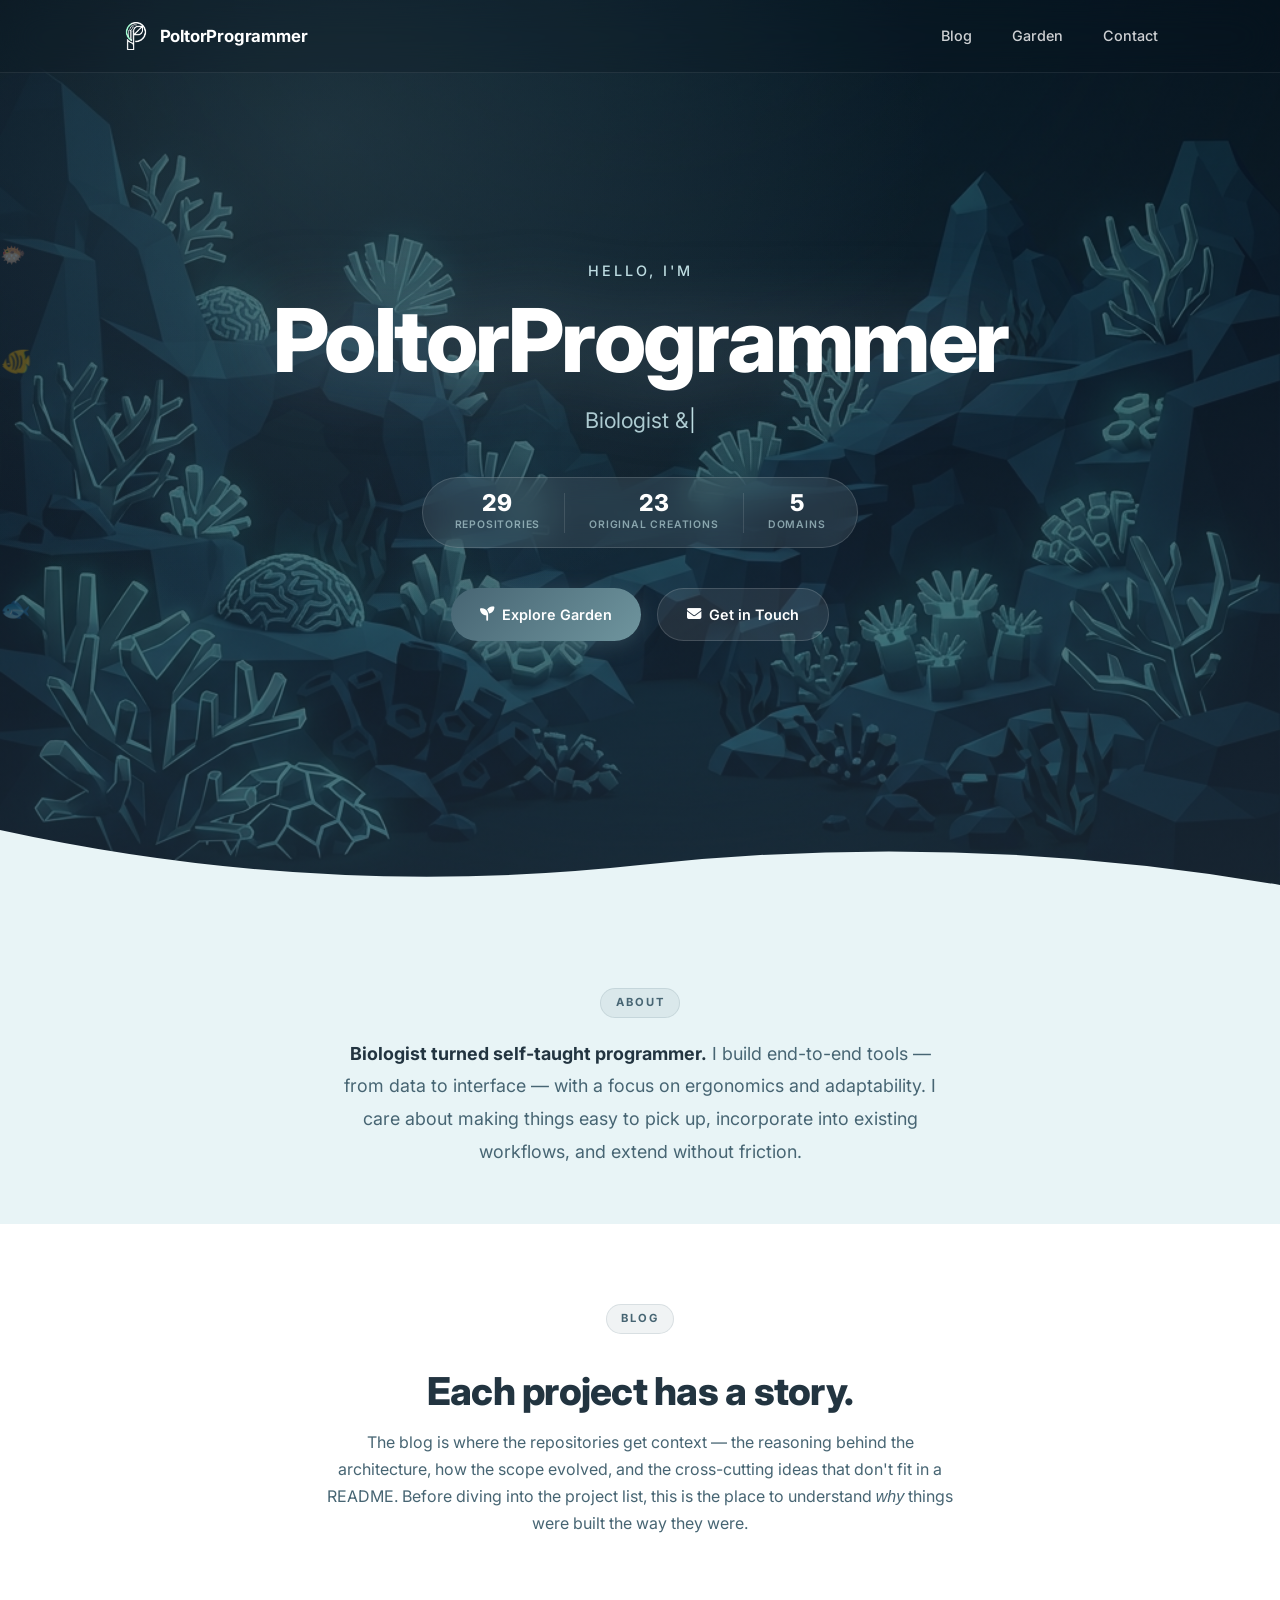
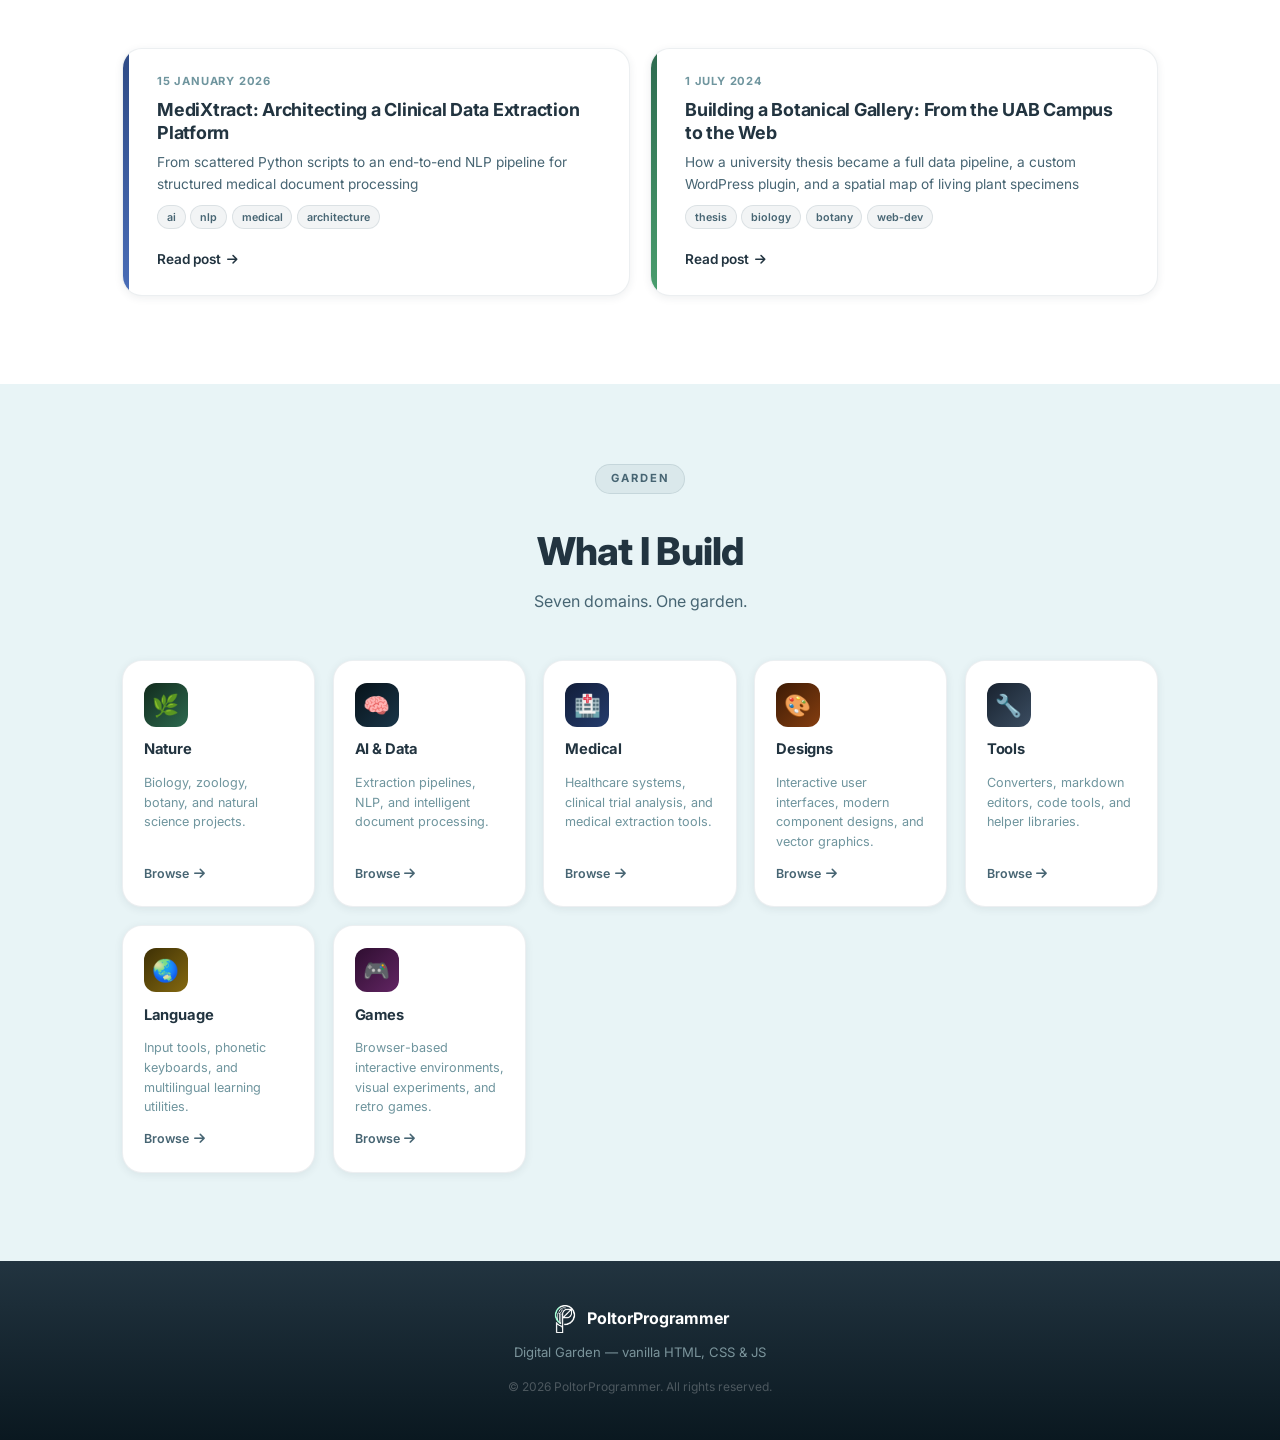
==== commit 1cb0431d: "Refactor portfolio to a blog system, remove old projects, and update page styles" ====
--- a/index.html
+++ b/index.html
@@ -6,14 +6,14 @@
     <meta name="viewport" content="width=device-width, initial-scale=1.0">
     <title>PoltorProgrammer — Digital Garden</title>
     <meta name="description"
-        content="Developer building botanical software, AI systems, language tools, games, and open source utilities.">
+        content="Biologist and Data Scientist building full-stack data-driven tools, automated clinical pipelines, and AI systems.">
 
     <link rel="preconnect" href="https://fonts.googleapis.com">
     <link rel="preconnect" href="https://fonts.gstatic.com" crossorigin>
     <link href="https://fonts.googleapis.com/css2?family=Inter:wght@300;400;500;600;700;800&display=swap"
         rel="stylesheet">
     <link rel="stylesheet" href="https://cdnjs.cloudflare.com/ajax/libs/font-awesome/6.5.0/css/all.min.css">
-    <link rel="icon" type="image/png" href="assets/logo.png">
+    <link rel="icon" type="image/png" href="assets/logo/logo-poltorprogrammer-squared.png">
     <link rel="stylesheet" href="css/style.css">
 </head>
 
@@ -23,11 +23,12 @@
     <nav class="navbar" id="navbar">
         <div class="nav-container">
             <a href="index.html" class="nav-logo">
-                <span class="logo-icon"><img src="assets/logo.png" alt="PoltorProgrammer Logo" class="logo-img"></span>
+                <span class="logo-icon"><img src="assets/logo/logo-poltorprogrammer-squared.png" alt="PoltorProgrammer Logo" class="logo-img"></span>
                 <span>PoltorProgrammer</span>
             </a>
             <ul class="nav-links">
-                <li><a href="garden.html" class="nav-link">Garden</a></li>
+                <li><a href="blog.html"    class="nav-link">Blog</a></li>
+                <li><a href="garden.html"  class="nav-link">Garden</a></li>
                 <li><a href="contact.html" class="nav-link">Contact</a></li>
             </ul>
             <button class="hamburger" id="hamburger" aria-label="Toggle menu">
@@ -35,7 +36,8 @@
             </button>
         </div>
         <div class="mobile-nav" id="mobile-nav">
-            <a href="garden.html" class="mobile-link">Garden</a>
+            <a href="blog.html"    class="mobile-link">Blog</a>
+            <a href="garden.html"  class="mobile-link">Garden</a>
             <a href="contact.html" class="mobile-link">Contact</a>
         </div>
     </nav>
@@ -92,11 +94,32 @@
             <div class="about-inner">
                 <span class="about-label">About</span>
                 <p class="about-text">
-                    Developer working across the full stack — building
-                    <strong>botanical cataloging systems</strong>, AI extraction pipelines,
-                    language utilities, interactive games, and open source tools.
-                    Most projects start from a real problem and end with something that actually ships.
+                    <strong>Biologist turned self-taught programmer.</strong> I build end-to-end tools — from data to interface — with a focus on ergonomics and adaptability.
+                    I care about making things easy to pick up, incorporate into existing workflows, and extend without friction.
                 </p>
+            </div>
+        </div>
+    </section>
+
+    <!-- ── Blog Preview ──────────────────────────────────── -->
+    <section class="blog-preview-section">
+        <div class="container">
+            <div class="blog-preview-intro">
+                <span class="about-label">Blog</span>
+                <h2 class="blog-preview-title">Each project has a story.</h2>
+                <p class="blog-preview-body">
+                    The blog is where the repositories get context — the reasoning behind the architecture, how the scope evolved, and the cross-cutting ideas that don't fit in a README.
+                    Before diving into the project list, this is the place to understand <em>why</em> things were built the way they were.
+                </p>
+                <a href="blog.html" class="btn btn-outline">
+                    <i class="fas fa-pencil-alt"></i> Read the blog
+                </a>
+            </div>
+            <div class="blog-grid" id="home-blog-grid">
+                <div class="blog-loading" id="home-blog-loading">
+                    <div class="loading-spinner"></div>
+                    <p>Loading posts…</p>
+                </div>
             </div>
         </div>
     </section>
@@ -104,9 +127,10 @@
     <!-- ── Domains ───────────────────────────────────────── -->
     <section class="domains-section">
         <div class="container">
-            <div class="section-header">
-                <h2 class="section-title">What I Build</h2>
-                <p class="section-subtitle">Eight domains. One garden.</p>
+            <div class="domains-intro">
+                <span class="about-label">Garden</span>
+                <h2 class="blog-preview-title">What I Build</h2>
+                <p class="blog-preview-body">Seven domains. One garden.</p>
             </div>
             <div class="domains-grid">
 
@@ -127,16 +151,14 @@
                 <a href="garden.html?filter=medical" class="domain-card">
                     <div class="domain-icon-wrap medical">🏥</div>
                     <span class="domain-name">Medical</span>
-                    <p class="domain-desc">Healthcare systems, clinical trial analysis, and medical extraction tools.
-                    </p>
+                    <p class="domain-desc">Healthcare systems, clinical trial analysis, and medical extraction tools.</p>
                     <span class="domain-link">Browse <i class="fas fa-arrow-right"></i></span>
                 </a>
 
                 <a href="garden.html?filter=designs" class="domain-card">
                     <div class="domain-icon-wrap designs">🎨</div>
                     <span class="domain-name">Designs</span>
-                    <p class="domain-desc">Interactive user interfaces, modern component designs, and vector graphics.
-                    </p>
+                    <p class="domain-desc">Interactive user interfaces, modern component designs, and vector graphics.</p>
                     <span class="domain-link">Browse <i class="fas fa-arrow-right"></i></span>
                 </a>
 
@@ -149,23 +171,15 @@
 
                 <a href="garden.html?filter=language" class="domain-card">
                     <div class="domain-icon-wrap language">🌏</div>
-                    <span class="domain-name">Lenguage</span>
+                    <span class="domain-name">Language</span>
                     <p class="domain-desc">Input tools, phonetic keyboards, and multilingual learning utilities.</p>
-                    <span class="domain-link">Browse <i class="fas fa-arrow-right"></i></span>
-                </a>
-
-                <a href="garden.html?filter=blogs" class="domain-card">
-                    <div class="domain-icon-wrap blogs">✍️</div>
-                    <span class="domain-name">Blogs</span>
-                    <p class="domain-desc">Personal writings, technical articles, and documentation logs.</p>
                     <span class="domain-link">Browse <i class="fas fa-arrow-right"></i></span>
                 </a>
 
                 <a href="garden.html?filter=games" class="domain-card">
                     <div class="domain-icon-wrap games">🎮</div>
                     <span class="domain-name">Games</span>
-                    <p class="domain-desc">Browser-based interactive environments, visual experiments, and retro games.
-                    </p>
+                    <p class="domain-desc">Browser-based interactive environments, visual experiments, and retro games.</p>
                     <span class="domain-link">Browse <i class="fas fa-arrow-right"></i></span>
                 </a>
 
@@ -178,7 +192,7 @@
         <div class="container">
             <div class="footer-content">
                 <div class="footer-brand">
-                    <span class="logo-icon"><img src="assets/logo.png" alt="PoltorProgrammer Logo" class="logo-img"></span>
+                    <span class="logo-icon"><img src="assets/logo/logo-poltorprogrammer-squared.png" alt="PoltorProgrammer Logo" class="logo-img"></span>
                     <span>PoltorProgrammer</span>
                 </div>
                 <p class="footer-tagline">Digital Garden — vanilla HTML, CSS &amp; JS</p>
--- a/css/style.css
+++ b/css/style.css
@@ -171,15 +171,10 @@
     justify-content: center;
     overflow: hidden;
     background:
-        radial-gradient(ellipse at 25% 15%, rgba(111, 149, 158, 0.28) 0%, transparent 45%),
-        radial-gradient(ellipse at 78% 80%, rgba(34, 52, 64, 0.5)  0%, transparent 45%),
-        linear-gradient(180deg,
-            #071219 0%,
-            #0d1e2c 18%,
-            #112838 40%,
-            #1a3649 65%,
-            #223440 100%
-        );
+        radial-gradient(ellipse at 25% 15%, rgba(111, 149, 158, 0.2) 0%, transparent 45%),
+        linear-gradient(180deg, rgba(7, 18, 25, 0.65) 0%, rgba(34, 52, 64, 0.65) 100%),
+        url('../assets/landscape/main_page-background-lowpoly_clean_aquascape.png') no-repeat center center;
+    background-size: cover;
 }
 .particles-container {
     position: absolute;
@@ -369,12 +364,12 @@
     100% { transform: translateY(-80px) translateX(var(--drift, 40px)); opacity: 0; }
 }
 @keyframes swim {
-    0%     { transform: translateX(-60px) scaleX(1);   opacity: 0; }
+    0%     { transform: translateX(-60px) scaleX(-1);  opacity: 0; }
     5%     { opacity: 0.45; }
-    49%    { transform: translateX(110vw) scaleX(1);   opacity: 0.45; }
-    50%    { transform: translateX(110vw) scaleX(-1);  opacity: 0.45; }
+    49%    { transform: translateX(110vw) scaleX(-1);  opacity: 0.45; }
+    50%    { transform: translateX(110vw) scaleX(1);   opacity: 0.45; }
     95%    { opacity: 0.45; }
-    100%   { transform: translateX(-60px) scaleX(-1);  opacity: 0; }
+    100%   { transform: translateX(-60px) scaleX(1);   opacity: 0; }
 }
 
 /* =============================================
@@ -555,8 +550,7 @@
 .card-cover-gradient.botanical { background: linear-gradient(135deg, #122b1d 0%, #235c3f 55%, #4a9e6e 100%); }
 .card-cover-gradient.ai        { background: linear-gradient(135deg, #071219 0%, #0f2233 55%, #1a3649 100%); }
 .card-cover-gradient.medical   { background: linear-gradient(135deg, #111d38 0%, #253d6e 55%, #4a6db8 100%); }
-.card-cover-gradient.language,
-.card-cover-gradient.lenguage  { background: linear-gradient(135deg, #3d3005 0%, #6e580e 55%, #cca525 100%); }
+.card-cover-gradient.language  { background: linear-gradient(135deg, #3d3005 0%, #6e580e 55%, #cca525 100%); }
 .card-cover-gradient.designs   { background: linear-gradient(135deg, #3d1b05 0%, #6e330e 55%, #cc6a25 100%); }
 .card-cover-gradient.blogs     { background: linear-gradient(135deg, #092c30 0%, #195b63 55%, #3d9aa6 100%); }
 .card-cover-gradient.games     { background: linear-gradient(135deg, #2e0e30 0%, #622563 55%, #a84da9 100%); }
@@ -599,6 +593,16 @@
 .badge-wip      { background: rgba(255, 129, 78, 0.85);  color: var(--white); }
 .badge-category { background: rgba(7, 18, 25, 0.65);    color: rgba(255,255,255,0.88); text-transform: capitalize; }
 .badge-status   { background: rgba(255, 255, 255, 0.12); color: var(--white); border: 1px solid rgba(255, 255, 255, 0.25); }
+.badge-blog {
+    position: absolute;
+    bottom: 0.7rem; right: 0.7rem;
+    background: rgba(191, 155, 12, 0.88);
+    color: #fff8dc;
+    border: 1px solid rgba(255, 230, 80, 0.35);
+    cursor: pointer;
+    transition: background var(--transition);
+}
+.badge-blog:hover { background: rgba(212, 176, 20, 1); }
 
 .card-body {
     padding: 1.4rem 1.5rem 1.5rem;
@@ -784,8 +788,7 @@
 .project-header.cover-botanical { background: linear-gradient(180deg, #0a1f14 0%, #1a3d2e 40%, #2e5a40 100%); }
 .project-header.cover-ai        { background: linear-gradient(180deg, #071219 0%, #0d1e2c 40%, #1a3649 100%); }
 .project-header.cover-medical   { background: linear-gradient(180deg, #0a1220 0%, #1a2b4a 40%, #2d4678 100%); }
-.project-header.cover-language,
-.project-header.cover-lenguage  { background: linear-gradient(180deg, #2b2203 0%, #4f3f0a 40%, #8c7112 100%); }
+.project-header.cover-language  { background: linear-gradient(180deg, #2b2203 0%, #4f3f0a 40%, #8c7112 100%); }
 .project-header.cover-designs   { background: linear-gradient(180deg, #2b1303 0%, #4f250a 40%, #8c4212 100%); }
 .project-header.cover-blogs     { background: linear-gradient(180deg, #051d20 0%, #0f4047 40%, #1c6e7a 100%); }
 .project-header.cover-games     { background: linear-gradient(180deg, #1e0a1e 0%, #3c1640 40%, #622564 100%); }
@@ -886,6 +889,13 @@
     box-shadow: 0 4px 14px rgba(71,101,115,0.4);
 }
 .btn-demo:hover { transform: translateY(-2px); box-shadow: 0 6px 20px rgba(71,101,115,0.5); }
+.btn-blog {
+    background: rgba(191, 155, 12, 0.88);
+    color: #fff8dc;
+    border: 1px solid rgba(255, 230, 80, 0.3);
+    box-shadow: 0 4px 14px rgba(191, 155, 12, 0.35);
+}
+.btn-blog:hover { transform: translateY(-2px); box-shadow: 0 6px 20px rgba(191, 155, 12, 0.5); }
 
 /* Markdown body */
 .project-main {
@@ -966,6 +976,85 @@
     border-top: 1px solid rgba(71,101,115,0.15);
     margin: 2rem 0;
 }
+
+/* =============================================
+   POST LAYOUT — two-column with ToC sidebar
+   ============================================= */
+.post-layout {
+    display: grid;
+    grid-template-columns: 1fr 220px;
+    gap: 4rem;
+    align-items: start;
+}
+.post-content { min-width: 0; }
+
+.toc-sidebar {
+    position: sticky;
+    top: calc(var(--nav-height) + 2rem);
+    max-height: calc(100vh - var(--nav-height) - 4rem);
+    overflow-y: auto;
+    scrollbar-width: none;
+}
+.toc-sidebar::-webkit-scrollbar { display: none; }
+
+.toc-title {
+    font-size: 0.75rem;
+    font-weight: 700;
+    text-transform: uppercase;
+    letter-spacing: 0.9px;
+    color: var(--text-light);
+    margin-bottom: 0.85rem;
+}
+
+.toc-list {
+    list-style: none;
+    padding: 0;
+    margin: 0;
+    border-left: 1px solid rgba(71, 101, 115, 0.15);
+}
+
+.toc-link {
+    display: block;
+    padding: 0.28rem 0 0.28rem 0.85rem;
+    font-size: 0.9rem;
+    color: var(--text-light);
+    text-decoration: none;
+    border-left: 2px solid transparent;
+    margin-left: -1px;
+    line-height: 1.45;
+    transition: color var(--transition), border-color var(--transition);
+}
+.toc-link:hover { color: var(--text-dark); }
+.toc-link.active {
+    color: var(--primary);
+    border-left-color: var(--primary);
+    font-weight: 600;
+}
+
+.toc-link[data-level="2"] { padding-left: 1.5rem; font-size: 0.85rem; }
+.toc-link[data-level="3"] { padding-left: 2.15rem; font-size: 0.8rem; }
+
+/* Heading anchor icon */
+.heading-anchor {
+    display: inline-block;
+    margin-left: 0.45rem;
+    font-size: 0.75em;
+    color: var(--text-light);
+    text-decoration: none;
+    opacity: 0;
+    transition: opacity var(--transition);
+    vertical-align: middle;
+    user-select: none;
+}
+.markdown-body h1:hover .heading-anchor,
+.markdown-body h2:hover .heading-anchor,
+.markdown-body h3:hover .heading-anchor { opacity: 1; }
+.heading-anchor:hover { color: var(--primary); }
+
+@media (max-width: 1024px) {
+    .post-layout { grid-template-columns: 1fr; }
+    .toc-sidebar { display: none; }
+}
 .markdown-body table {
     width: 100%;
     border-collapse: collapse;
@@ -1134,10 +1223,18 @@
    DOMAINS SECTION  (index.html)
    ============================================= */
 .domains-section {
-    padding: 0 0 5.5rem;
+    padding: 5rem 0 5.5rem;
     background: var(--bg);
 }
-.domains-section .section-header { margin-bottom: 2.25rem; }
+.domains-intro {
+    max-width: 640px;
+    margin: 0 auto 2.75rem;
+    text-align: center;
+    display: flex;
+    flex-direction: column;
+    align-items: center;
+    gap: 0.9rem;
+}
 .domains-grid {
     display: grid;
     grid-template-columns: repeat(auto-fit, minmax(185px, 1fr));
@@ -1174,8 +1271,7 @@
 .domain-icon-wrap.botanical { background: linear-gradient(135deg, #122b1d, #2d6a4f); }
 .domain-icon-wrap.ai        { background: linear-gradient(135deg, #071219, #1a3649); }
 .domain-icon-wrap.medical   { background: linear-gradient(135deg, #111d38, #253d6e); }
-.domain-icon-wrap.language,
-.domain-icon-wrap.lenguage  { background: linear-gradient(135deg, #3d3005, #856910); }
+.domain-icon-wrap.language  { background: linear-gradient(135deg, #3d3005, #856910); }
 .domain-icon-wrap.designs   { background: linear-gradient(135deg, #3d1b05, #853e10); }
 .domain-icon-wrap.blogs     { background: linear-gradient(135deg, #092c30, #1e7d8a); }
 .domain-icon-wrap.games     { background: linear-gradient(135deg, #2e0e30, #622563); }
@@ -1211,3 +1307,231 @@
 @media (max-width: 380px) {
     .domains-grid { grid-template-columns: 1fr; }
 }
+
+/* =============================================
+   BLOG PREVIEW — Home page section
+   ============================================= */
+.blog-preview-section {
+    padding: 5rem 0 5.5rem;
+    background: var(--white);
+}
+.blog-preview-intro {
+    max-width: 640px;
+    margin: 0 auto 2.75rem;
+    text-align: center;
+    display: flex;
+    flex-direction: column;
+    align-items: center;
+    gap: 0.9rem;
+}
+.blog-preview-title {
+    font-size: clamp(1.7rem, 3.5vw, 2.4rem);
+    font-weight: 800;
+    color: var(--text-dark);
+    letter-spacing: -0.75px;
+    line-height: 1.2;
+}
+.blog-preview-body {
+    font-size: 1rem;
+    color: var(--text-mid);
+    line-height: 1.7;
+}
+
+/* =============================================
+   BLOG — Listing page (blog.html)
+   ============================================= */
+.blog-grid {
+    display: grid;
+    grid-template-columns: repeat(auto-fill, minmax(460px, 1fr));
+    gap: 1.25rem;
+    margin-top: 2rem;
+}
+
+.blog-card {
+    display: flex;
+    flex-direction: row;
+    background: var(--white);
+    border: 1px solid rgba(71, 101, 115, 0.1);
+    border-radius: var(--radius-lg);
+    box-shadow: var(--shadow-sm);
+    overflow: hidden;
+    transition: transform var(--transition), box-shadow var(--transition), border-color var(--transition);
+    cursor: pointer;
+    color: inherit;
+}
+
+.blog-card:hover {
+    transform: translateY(-4px);
+    box-shadow: var(--shadow-md);
+    border-color: rgba(71, 101, 115, 0.2);
+}
+
+.blog-card-accent {
+    width: 6px;
+    flex-shrink: 0;
+}
+
+.blog-card-accent.nature   { background: linear-gradient(180deg, #2d6a4f 0%, #4a9e6e 100%); }
+.blog-card-accent.ai       { background: linear-gradient(180deg, #1a4a6a 0%, #2d6a9a 100%); }
+.blog-card-accent.medical  { background: linear-gradient(180deg, #2e4a85 0%, #4a6db8 100%); }
+.blog-card-accent.language { background: linear-gradient(180deg, #b59110 0%, #d4b020 100%); }
+.blog-card-accent.designs  { background: linear-gradient(180deg, #b55b10 0%, #d47a30 100%); }
+.blog-card-accent.tools    { background: linear-gradient(180deg, #3d4f63 0%, #5a7080 100%); }
+.blog-card-accent.games    { background: linear-gradient(180deg, #7b2d7a 0%, #a04da0 100%); }
+.blog-card-accent.default  { background: linear-gradient(180deg, #476573 0%, #6f959e 100%); }
+
+.blog-card-body {
+    padding: 1.5rem 1.75rem;
+    flex: 1;
+    display: flex;
+    flex-direction: column;
+    gap: 0.45rem;
+}
+
+.blog-date {
+    font-size: 0.7rem;
+    font-weight: 700;
+    text-transform: uppercase;
+    letter-spacing: 0.8px;
+    color: var(--text-light);
+}
+
+.blog-card-title {
+    font-size: 1.12rem;
+    font-weight: 700;
+    color: var(--text-dark);
+    line-height: 1.3;
+    letter-spacing: -0.25px;
+}
+
+.blog-card-subtitle {
+    font-size: 0.855rem;
+    color: var(--text-mid);
+    line-height: 1.6;
+    flex: 1;
+    display: -webkit-box;
+    -webkit-line-clamp: 2;
+    -webkit-box-orient: vertical;
+    overflow: hidden;
+}
+
+.blog-tags {
+    display: flex;
+    gap: 0.3rem;
+    flex-wrap: wrap;
+    margin-top: 0.15rem;
+}
+
+.blog-tag {
+    padding: 0.16rem 0.55rem;
+    background: rgba(71, 101, 115, 0.07);
+    border: 1px solid rgba(71, 101, 115, 0.13);
+    border-radius: var(--radius-xl);
+    font-size: 0.67rem;
+    font-weight: 600;
+    color: var(--primary);
+}
+
+.blog-card .btn-read-more {
+    margin-top: 0.4rem;
+    padding-top: 0.4rem;
+    pointer-events: none;
+}
+
+.blog-loading {
+    text-align: center;
+    padding: 4rem 2rem;
+    color: var(--text-light);
+    grid-column: 1 / -1;
+}
+
+@media (max-width: 768px) {
+    .blog-grid { grid-template-columns: 1fr; }
+}
+
+/* =============================================
+   BLOG — Post page (post.html)
+   ============================================= */
+.post-meta {
+    display: flex;
+    align-items: center;
+    gap: 0.75rem;
+    flex-wrap: wrap;
+    margin-bottom: 1rem;
+}
+
+.post-date {
+    font-size: 0.78rem;
+    font-weight: 700;
+    text-transform: uppercase;
+    letter-spacing: 0.6px;
+    color: rgba(190, 221, 226, 0.7);
+}
+
+.post-tags {
+    display: flex;
+    gap: 0.35rem;
+    flex-wrap: wrap;
+}
+
+.post-tag {
+    padding: 0.18rem 0.6rem;
+    background: rgba(255, 255, 255, 0.1);
+    border: 1px solid rgba(255, 255, 255, 0.18);
+    border-radius: var(--radius-xl);
+    font-size: 0.67rem;
+    font-weight: 600;
+    color: rgba(190, 221, 226, 0.9);
+}
+
+.post-related {
+    border-bottom: 1px solid rgba(71, 101, 115, 0.12);
+    padding: 2rem 0 1.75rem;
+    margin-bottom: 2rem;
+}
+
+.post-related-title {
+    font-size: 0.68rem;
+    font-weight: 700;
+    text-transform: uppercase;
+    letter-spacing: 0.8px;
+    color: var(--text-light);
+    margin-bottom: 0.85rem;
+}
+
+.post-related-links {
+    display: flex;
+    gap: 0.5rem;
+    flex-wrap: wrap;
+}
+
+.post-project-link {
+    display: inline-flex;
+    align-items: center;
+    gap: 0.4rem;
+    padding: 0.42rem 1rem;
+    background: var(--white);
+    border: 1px solid rgba(71, 101, 115, 0.15);
+    border-radius: var(--radius-xl);
+    font-size: 0.78rem;
+    font-weight: 600;
+    color: var(--primary-dark);
+    box-shadow: var(--shadow-sm);
+    transition: border-color var(--transition), box-shadow var(--transition), transform var(--transition), color var(--transition);
+    text-transform: capitalize;
+}
+
+.post-project-link:hover {
+    border-color: var(--primary);
+    box-shadow: var(--shadow-md);
+    transform: translateY(-2px);
+    color: var(--primary);
+}
+
+.post-project-link i {
+    font-size: 0.7rem;
+    color: var(--text-light);
+    transition: color var(--transition);
+}
+
+.post-project-link:hover i { color: var(--primary); }
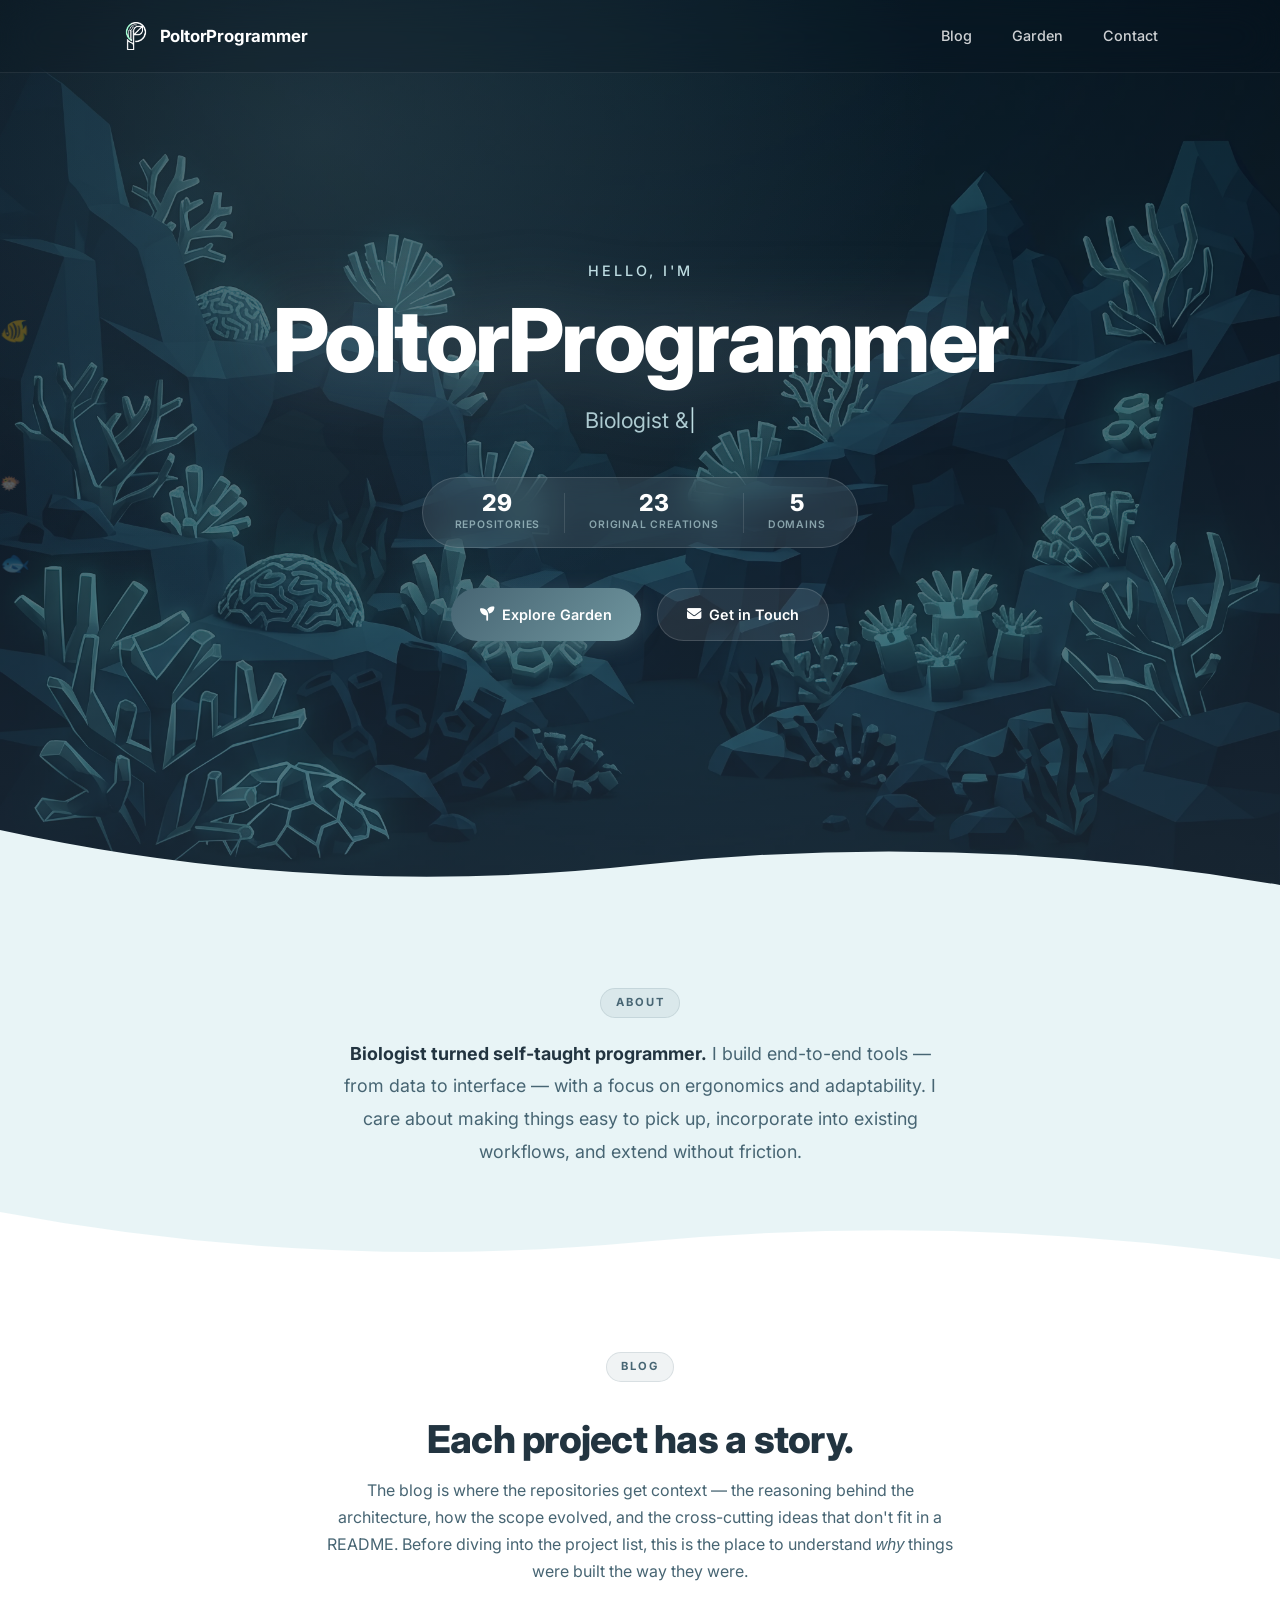
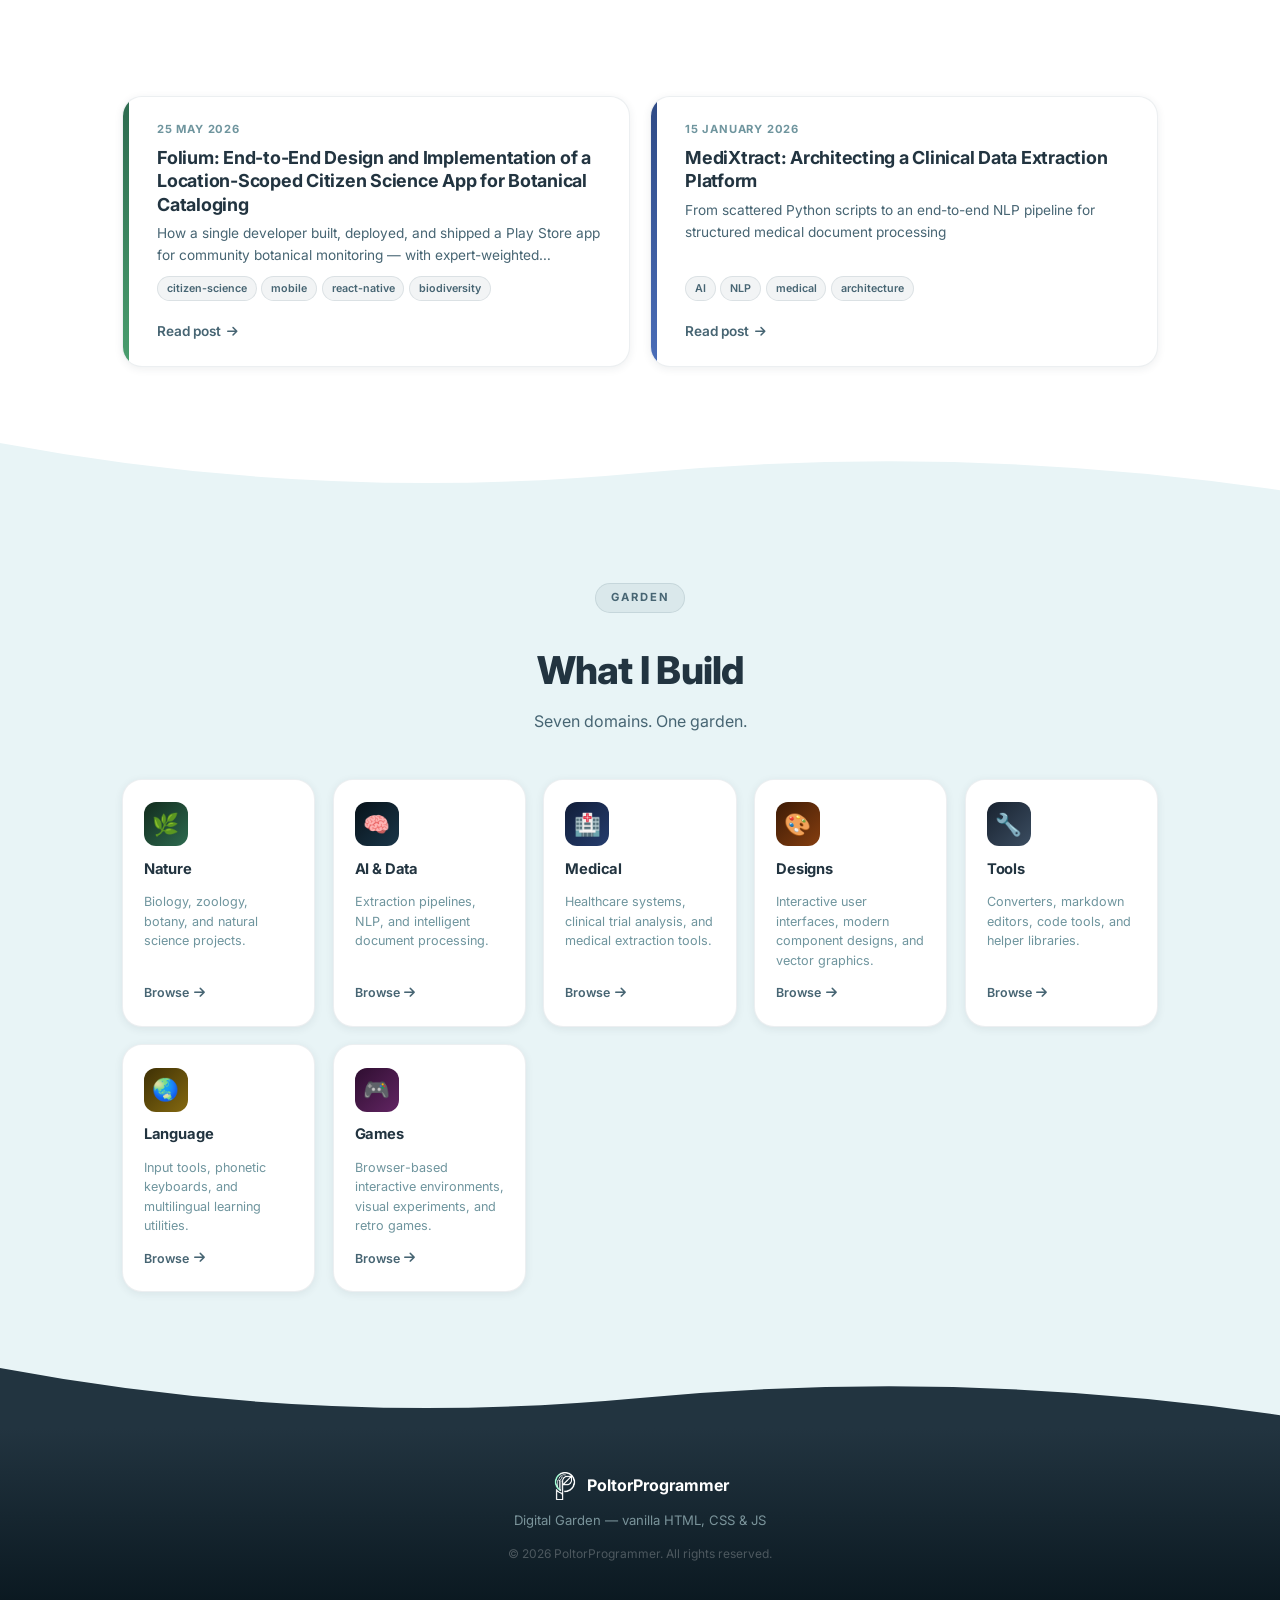
==== commit 2fff24dc: "Update styles and layout templates for dark mode support and SVG transitions" ====
--- a/index.html
+++ b/index.html
@@ -13,7 +13,8 @@
     <link href="https://fonts.googleapis.com/css2?family=Inter:wght@300;400;500;600;700;800&display=swap"
         rel="stylesheet">
     <link rel="stylesheet" href="https://cdnjs.cloudflare.com/ajax/libs/font-awesome/6.5.0/css/all.min.css">
-    <link rel="icon" type="image/png" href="assets/logo/logo-poltorprogrammer-squared.png">
+    <link rel="icon" type="image/png" href="assets/logo/logo-poltorprogrammer-squared.png" media="(prefers-color-scheme: dark)">
+    <link rel="icon" type="image/png" href="assets/logo/logo-poltorprogrammer-squared-inverted.png" media="(prefers-color-scheme: light)">
     <link rel="stylesheet" href="css/style.css">
 </head>
 
@@ -83,7 +84,7 @@
 
         <div class="hero-curve">
             <svg viewBox="0 0 1440 70" preserveAspectRatio="none" xmlns="http://www.w3.org/2000/svg">
-                <path d="M0,0 Q360,70 720,35 Q1080,0 1440,55 L1440,70 L0,70 Z" fill="#e8f4f6" />
+                <path d="M0,0 Q360,70 720,35 Q1080,0 1440,55 L1440,70 L0,70 Z" />
             </svg>
         </div>
     </section>
@@ -98,6 +99,11 @@
                     I care about making things easy to pick up, incorporate into existing workflows, and extend without friction.
                 </p>
             </div>
+        </div>
+        <div class="section-curve curve-to-sec">
+            <svg viewBox="0 0 1440 70" preserveAspectRatio="none" xmlns="http://www.w3.org/2000/svg">
+                <path d="M0,0 Q360,70 720,35 Q1080,0 1440,55 L1440,70 L0,70 Z" />
+            </svg>
         </div>
     </section>
 
@@ -122,6 +128,11 @@
                 </div>
             </div>
         </div>
+        <div class="section-curve curve-to-main">
+            <svg viewBox="0 0 1440 70" preserveAspectRatio="none" xmlns="http://www.w3.org/2000/svg">
+                <path d="M0,0 Q360,70 720,35 Q1080,0 1440,55 L1440,70 L0,70 Z" />
+            </svg>
+        </div>
     </section>
 
     <!-- ── Domains ───────────────────────────────────────── -->
@@ -185,6 +196,11 @@
 
             </div>
         </div>
+        <div class="section-curve curve-to-footer">
+            <svg viewBox="0 0 1440 70" preserveAspectRatio="none" xmlns="http://www.w3.org/2000/svg">
+                <path d="M0,0 Q360,70 720,35 Q1080,0 1440,55 L1440,70 L0,70 Z" />
+            </svg>
+        </div>
     </section>
 
     <!-- ── Footer ────────────────────────────────────────── -->
--- a/css/style.css
+++ b/css/style.css
@@ -2,12 +2,15 @@
    VARIABLES & RESET
    ============================================= */
 :root {
+    /* ── LIGHT MODE (Default) ────────────────────────── */
     --primary:       #476573;
     --primary-light: #6f959e;
     --primary-dark:  #223440;
     --secondary:     #a44125;
     --accent:        #bedde2;
     --bg:            #e8f4f6;
+    --bg-sec:        #ffffff;
+    --card-bg:       #ffffff;
     --text-dark:     #223440;
     --text-mid:      #476573;
     --text-light:    #6f959e;
@@ -21,6 +24,16 @@
     --shadow-lg:  0 8px 40px rgba(34, 52, 64, 0.18);
     --shadow-glow:0 0 30px   rgba(111, 149, 158, 0.25);
 
+    --border-color:       rgba(71, 101, 115, 0.1);
+    --border-hover:       rgba(71, 101, 115, 0.22);
+    --tech-pill-text:     var(--primary);
+    --tech-pill-bg:       rgba(71, 101, 115, 0.07);
+    --tech-pill-border:   rgba(71, 101, 115, 0.14);
+    --filter-active-bg:   var(--primary-dark);
+    --md-heading-color:   var(--primary-dark);
+    --md-border-color:     rgba(71, 101, 115, 0.12);
+    --hover-link-color:   var(--primary-dark);
+
     --radius-sm: 6px;
     --radius-md: 12px;
     --radius-lg: 20px;
@@ -31,6 +44,41 @@
 
     --container:  1100px;
     --nav-height: 72px;
+}
+
+@media (prefers-color-scheme: dark) {
+    :root {
+        /* ── DARK MODE ────────────────────────────────── */
+        --primary:       #597c8c;
+        --primary-light: #7da5b0;
+        --primary-dark:  #142027;
+        --secondary:     #d46448;
+        --accent:        #bedde2;
+        --bg:            #1b2a32;
+        --bg-sec:        #142027;
+        --card-bg:       #223440;
+        --text-dark:     #f0f5f7;
+        --text-mid:      #a0b6c2;
+        --text-light:    #7c96a3;
+
+        --glass:         rgba(255, 255, 255, 0.05);
+        --glass-border:  rgba(255, 255, 255, 0.1);
+
+        --shadow-sm:  0 2px 8px  rgba(7, 18, 25, 0.3);
+        --shadow-md:  0 4px 20px rgba(7, 18, 25, 0.4);
+        --shadow-lg:  0 8px 40px rgba(7, 18, 25, 0.5);
+        --shadow-glow:0 0 30px   rgba(111, 149, 158, 0.12);
+
+        --border-color:       rgba(255, 255, 255, 0.08);
+        --border-hover:       rgba(111, 149, 158, 0.35);
+        --tech-pill-text:     var(--primary-light);
+        --tech-pill-bg:       rgba(111, 149, 158, 0.1);
+        --tech-pill-border:   rgba(111, 149, 158, 0.2);
+        --filter-active-bg:   var(--primary);
+        --md-heading-color:   var(--text-dark);
+        --md-border-color:     rgba(255, 255, 255, 0.1);
+        --hover-link-color:   var(--primary-light);
+    }
 }
 
 *, *::before, *::after { box-sizing: border-box; margin: 0; padding: 0; }
@@ -173,7 +221,7 @@
     background:
         radial-gradient(ellipse at 25% 15%, rgba(111, 149, 158, 0.2) 0%, transparent 45%),
         linear-gradient(180deg, rgba(7, 18, 25, 0.65) 0%, rgba(34, 52, 64, 0.65) 100%),
-        url('../assets/landscape/main_page-background-lowpoly_clean_aquascape.png') no-repeat center center;
+        url('../assets/landscape/main_page-background-lowpoly_clean_aquascape.webp') no-repeat center center;
     background-size: cover;
 }
 .particles-container {
@@ -331,6 +379,21 @@
 }
 .hero-curve svg { display: block; width: 100%; height: 70px; }
 
+.section-curve {
+    position: absolute;
+    bottom: 0; left: 0; right: 0;
+    pointer-events: none;
+    z-index: 10;
+}
+.section-curve svg { display: block; width: 100%; height: 60px; }
+
+/* SVG path fills matching theme variables */
+.hero-curve path { fill: var(--bg); }
+.page-header-curve path { fill: var(--bg); }
+.curve-to-main path { fill: var(--bg); }
+.curve-to-sec path { fill: var(--bg-sec); }
+.curve-to-footer path { fill: var(--primary-dark); }
+
 /* =============================================
    PARTICLES
    ============================================= */
@@ -399,7 +462,8 @@
    PROJECTS SECTION
    ============================================= */
 .projects-section {
-    padding: 6rem 0 5rem;
+    position: relative;
+    padding: 6rem 0 8.5rem;
     background: var(--bg);
 }
 
@@ -428,9 +492,9 @@
 .search-input {
     width: 100%;
     padding: 0.85rem 1.1rem 0.85rem 2.75rem;
-    border: 1.5px solid rgba(71, 101, 115, 0.18);
+    border: 1.5px solid var(--border-color);
     border-radius: var(--radius-xl);
-    background: var(--white);
+    background: var(--card-bg);
     font-family: inherit;
     font-size: 0.9rem;
     color: var(--text-dark);
@@ -452,8 +516,8 @@
 .filter-btn {
     padding: 0.45rem 1.15rem;
     border-radius: var(--radius-xl);
-    border: 1.5px solid rgba(71, 101, 115, 0.18);
-    background: var(--white);
+    border: 1.5px solid var(--border-color);
+    background: var(--card-bg);
     color: var(--text-mid);
     font-family: inherit;
     font-size: 0.82rem;
@@ -466,8 +530,8 @@
     color: var(--primary);
 }
 .filter-btn.active {
-    background: var(--primary-dark);
-    border-color: var(--primary-dark);
+    background: var(--filter-active-bg);
+    border-color: var(--filter-active-bg);
     color: var(--white);
 }
 
@@ -514,10 +578,10 @@
    PROJECT CARD
    ============================================= */
 .project-card {
-    background: var(--white);
+    background: var(--card-bg);
     border-radius: var(--radius-lg);
     overflow: hidden;
-    border: 1px solid rgba(71, 101, 115, 0.1);
+    border: 1px solid var(--border-color);
     box-shadow: var(--shadow-sm);
     display: flex;
     flex-direction: column;
@@ -529,7 +593,7 @@
 .project-card:hover {
     transform: translateY(-8px);
     box-shadow: var(--shadow-lg), var(--shadow-glow);
-    border-color: rgba(71, 101, 115, 0.22);
+    border-color: var(--border-hover);
 }
 
 .card-cover {
@@ -625,6 +689,7 @@
     flex: 1;
     display: -webkit-box;
     -webkit-line-clamp: 3;
+    line-clamp: 3;
     -webkit-box-orient: vertical;
     overflow: hidden;
 }
@@ -636,12 +701,12 @@
 }
 .tech-pill {
     padding: 0.18rem 0.55rem;
-    background: rgba(71, 101, 115, 0.07);
-    border: 1px solid rgba(71, 101, 115, 0.14);
+    background: var(--tech-pill-bg);
+    border: 1px solid var(--tech-pill-border);
     border-radius: var(--radius-xl);
     font-size: 0.7rem;
     font-weight: 500;
-    color: var(--primary);
+    color: var(--tech-pill-text);
 }
 .btn-read-more {
     display: inline-flex;
@@ -652,12 +717,12 @@
     align-self: flex-start;
     font-size: 0.85rem;
     font-weight: 600;
-    color: var(--primary-dark);
+    color: var(--primary);
     transition: gap var(--transition), color var(--transition);
     pointer-events: none;
 }
 .btn-read-more i { font-size: 0.75rem; transition: transform var(--transition); }
-.project-card:hover .btn-read-more { color: var(--primary); gap: 0.65rem; }
+.project-card:hover .btn-read-more { color: var(--primary-light); gap: 0.65rem; }
 .project-card:hover .btn-read-more i { transform: translateX(4px); }
 
 /* =============================================
@@ -679,8 +744,8 @@
     align-items: center;
     gap: 1.2rem;
     padding: 1.4rem 1.6rem;
-    background: var(--white);
-    border: 1px solid rgba(71, 101, 115, 0.1);
+    background: var(--card-bg);
+    border: 1px solid var(--border-color);
     border-radius: var(--radius-lg);
     box-shadow: var(--shadow-sm);
     transition: transform var(--transition), box-shadow var(--transition), border-color var(--transition);
@@ -688,7 +753,7 @@
 .contact-card:hover {
     transform: translateY(-5px);
     box-shadow: var(--shadow-md);
-    border-color: rgba(71, 101, 115, 0.22);
+    border-color: var(--border-hover);
 }
 .contact-icon {
     width: 50px; height: 50px;
@@ -899,7 +964,8 @@
 
 /* Markdown body */
 .project-main {
-    padding: 3.5rem 0 5rem;
+    position: relative;
+    padding: 3.5rem 0 8.5rem;
     background: var(--bg);
 }
 .markdown-body {
@@ -913,20 +979,23 @@
 .markdown-body h2,
 .markdown-body h3,
 .markdown-body h4 {
-    color: var(--primary-dark);
+    color: var(--md-heading-color);
     font-weight: 700;
     letter-spacing: -0.4px;
     margin: 2rem 0 0.75rem;
     line-height: 1.25;
 }
 .markdown-body h1 { font-size: 1.9rem; letter-spacing: -0.8px; }
-.markdown-body h2 { font-size: 1.45rem; border-bottom: 2px solid rgba(71,101,115,0.12); padding-bottom: 0.4rem; }
+.markdown-body h2 { font-size: 1.45rem; border-bottom: 2px solid var(--md-border-color); padding-bottom: 0.4rem; }
 .markdown-body h3 { font-size: 1.15rem; }
 .markdown-body p  { margin-bottom: 1.1rem; }
 .markdown-body ul,
 .markdown-body ol { margin: 0.75rem 0 1.1rem 1.5rem; }
 .markdown-body li { margin-bottom: 0.4rem; }
 .markdown-body strong { font-weight: 700; color: var(--entry-accent, var(--primary-dark)); }
+@media (prefers-color-scheme: dark) {
+    .markdown-body strong { color: var(--entry-accent-dark, var(--primary-light)); }
+}
 .markdown-body em { font-style: italic; color: var(--text-mid); }
 .markdown-body code {
     background: rgba(71,101,115,0.09);
@@ -970,7 +1039,7 @@
     text-underline-offset: 3px;
     transition: color var(--transition);
 }
-.markdown-body a:hover { color: var(--primary-dark); }
+.markdown-body a:hover { color: var(--hover-link-color); }
 .markdown-body hr {
     border: none;
     border-top: 1px solid rgba(71,101,115,0.15);
@@ -1064,14 +1133,14 @@
 .markdown-body th {
     background: rgba(71,101,115,0.08);
     font-weight: 600;
-    color: var(--primary-dark);
+    color: var(--md-heading-color);
     padding: 0.65rem 1rem;
-    border: 1px solid rgba(71,101,115,0.15);
+    border: 1px solid var(--md-border-color);
     text-align: left;
 }
 .markdown-body td {
     padding: 0.6rem 1rem;
-    border: 1px solid rgba(71,101,115,0.1);
+    border: 1px solid var(--border-color);
 }
 
 /* GitHub-style alert blocks */
@@ -1191,7 +1260,8 @@
    ABOUT SECTION  (index.html)
    ============================================= */
 .about-section {
-    padding: 5.5rem 0 3.5rem;
+    position: relative;
+    padding: 5.5rem 0 6.5rem;
     background: var(--bg);
 }
 .about-inner {
@@ -1223,7 +1293,8 @@
    DOMAINS SECTION  (index.html)
    ============================================= */
 .domains-section {
-    padding: 5rem 0 5.5rem;
+    position: relative;
+    padding: 5rem 0 8.5rem;
     background: var(--bg);
 }
 .domains-intro {
@@ -1245,8 +1316,8 @@
     flex-direction: column;
     gap: 0.7rem;
     padding: 1.4rem 1.3rem;
-    background: var(--white);
-    border: 1px solid rgba(71, 101, 115, 0.1);
+    background: var(--card-bg);
+    border: 1px solid var(--border-color);
     border-radius: var(--radius-lg);
     box-shadow: var(--shadow-sm);
     transition: transform var(--transition), box-shadow var(--transition), border-color var(--transition);
@@ -1254,7 +1325,7 @@
 .domain-card:hover {
     transform: translateY(-6px);
     box-shadow: var(--shadow-md), var(--shadow-glow);
-    border-color: rgba(71, 101, 115, 0.22);
+    border-color: var(--border-hover);
 }
 .domain-icon-wrap {
     width: 44px; height: 44px;
@@ -1298,7 +1369,7 @@
     transition: gap var(--transition), color var(--transition);
     margin-top: 0.1rem;
 }
-.domain-card:hover .domain-link { gap: 0.55rem; color: var(--primary-dark); }
+.domain-card:hover .domain-link { gap: 0.55rem; color: var(--hover-link-color); }
 
 @media (max-width: 600px) {
     .domains-grid { grid-template-columns: repeat(2, 1fr); }
@@ -1312,8 +1383,9 @@
    BLOG PREVIEW — Home page section
    ============================================= */
 .blog-preview-section {
-    padding: 5rem 0 5.5rem;
-    background: var(--white);
+    position: relative;
+    padding: 5rem 0 8.5rem;
+    background: var(--bg-sec);
 }
 .blog-preview-intro {
     max-width: 640px;
@@ -1350,8 +1422,8 @@
 .blog-card {
     display: flex;
     flex-direction: row;
-    background: var(--white);
-    border: 1px solid rgba(71, 101, 115, 0.1);
+    background: var(--card-bg);
+    border: 1px solid var(--border-color);
     border-radius: var(--radius-lg);
     box-shadow: var(--shadow-sm);
     overflow: hidden;
@@ -1363,7 +1435,7 @@
 .blog-card:hover {
     transform: translateY(-4px);
     box-shadow: var(--shadow-md);
-    border-color: rgba(71, 101, 115, 0.2);
+    border-color: var(--border-hover);
 }
 
 .blog-card-accent {
@@ -1411,6 +1483,7 @@
     flex: 1;
     display: -webkit-box;
     -webkit-line-clamp: 2;
+    line-clamp: 2;
     -webkit-box-orient: vertical;
     overflow: hidden;
 }
@@ -1437,6 +1510,8 @@
     padding-top: 0.4rem;
     pointer-events: none;
 }
+.blog-card:hover .btn-read-more { color: var(--primary-light); gap: 0.65rem; }
+.blog-card:hover .btn-read-more i { transform: translateX(4px); }
 
 .blog-loading {
     text-align: center;
@@ -1510,12 +1585,12 @@
     align-items: center;
     gap: 0.4rem;
     padding: 0.42rem 1rem;
-    background: var(--white);
-    border: 1px solid rgba(71, 101, 115, 0.15);
+    background: var(--card-bg);
+    border: 1px solid var(--border-color);
     border-radius: var(--radius-xl);
     font-size: 0.78rem;
     font-weight: 600;
-    color: var(--primary-dark);
+    color: var(--text-dark);
     box-shadow: var(--shadow-sm);
     transition: border-color var(--transition), box-shadow var(--transition), transform var(--transition), color var(--transition);
     text-transform: capitalize;
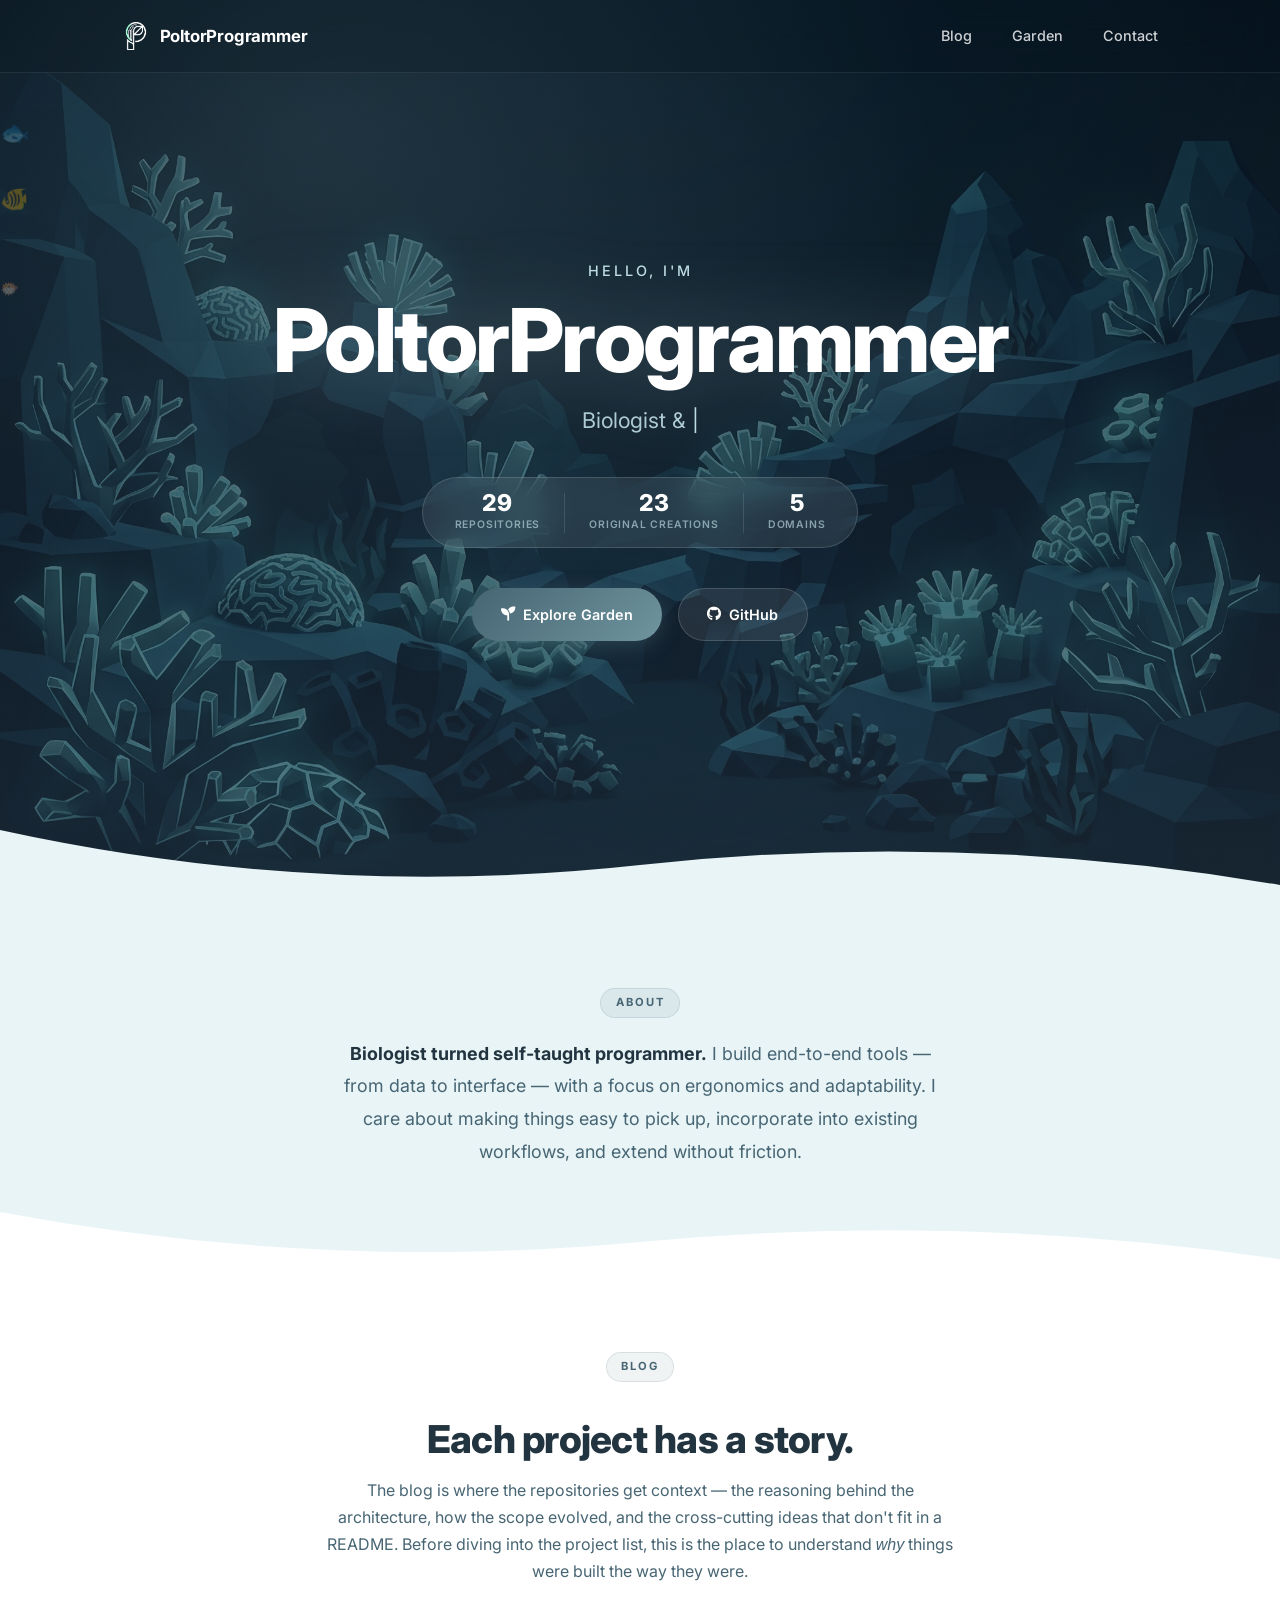
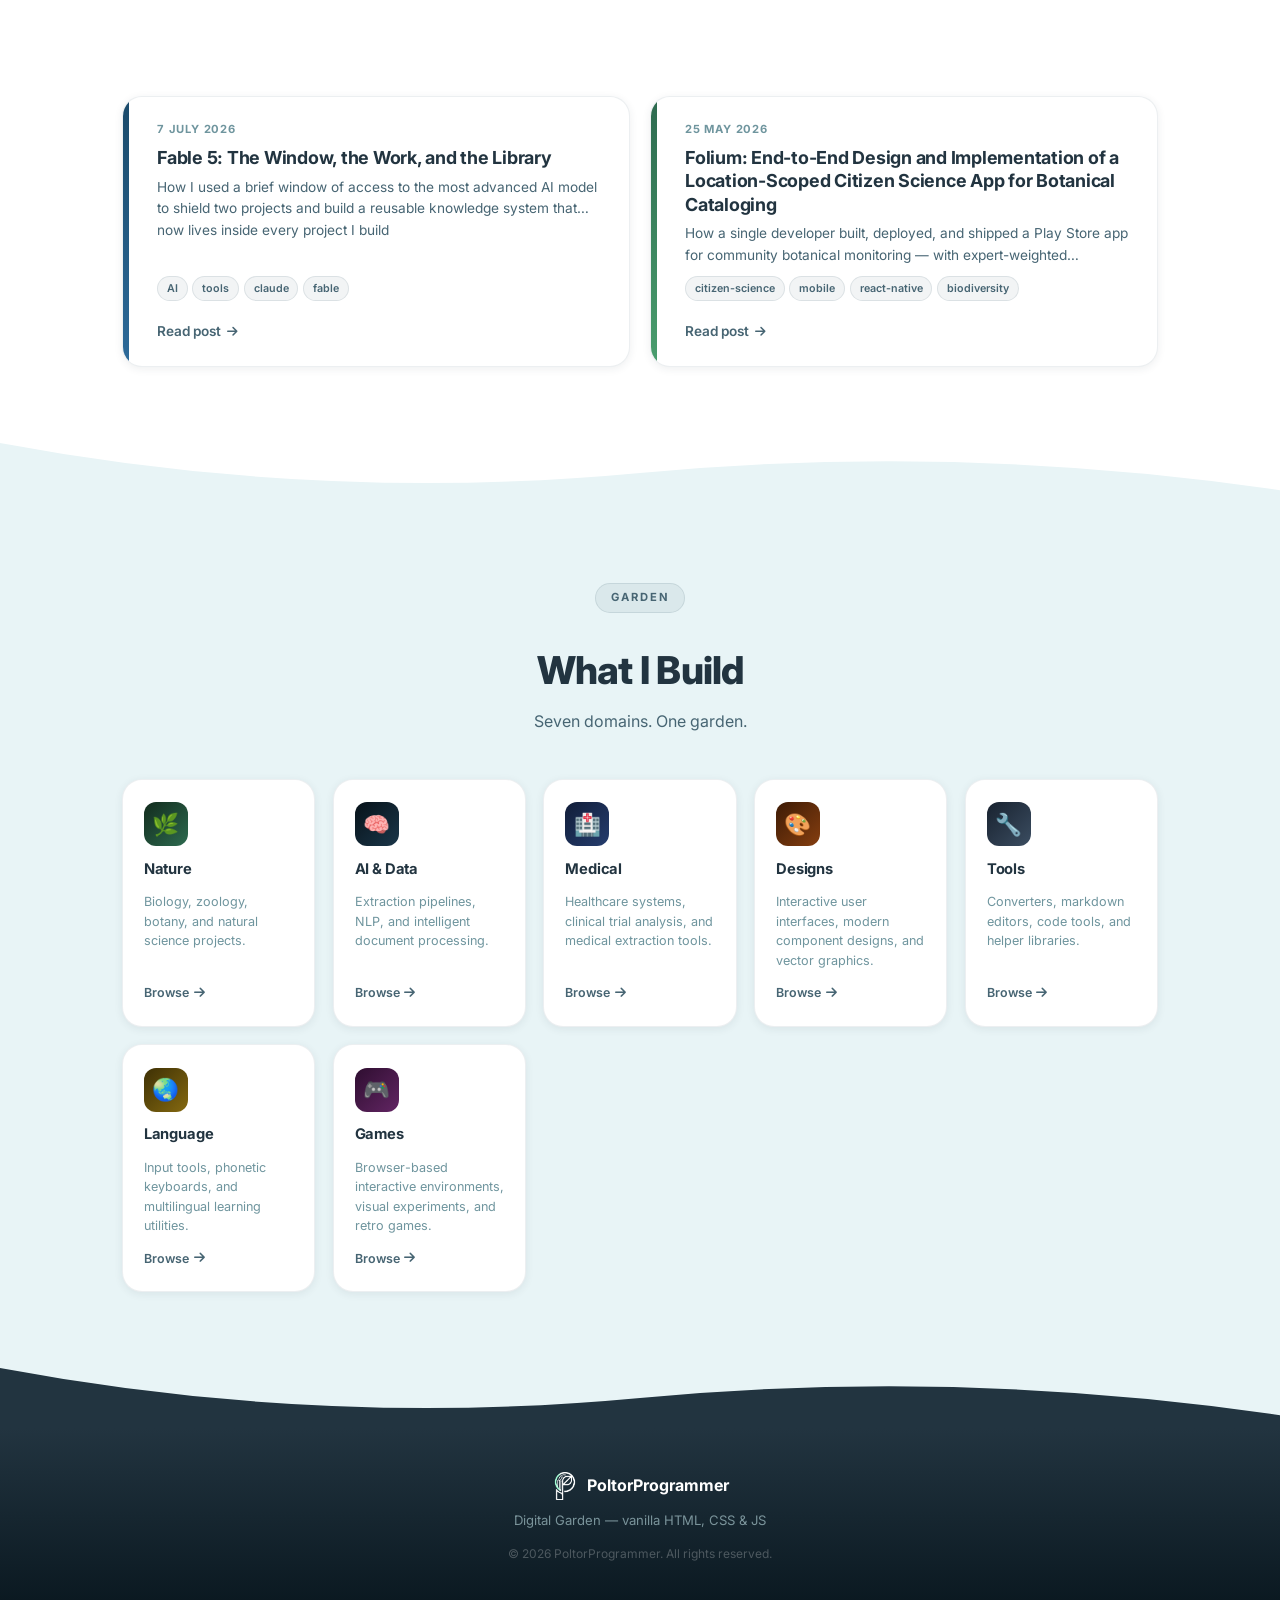
==== commit 9436b625: "feat: link hero CTA to GitHub, add Fable Library garden entry & blog post, refactor CSS structure" ====
--- a/index.html
+++ b/index.html
@@ -76,8 +76,8 @@
                 <a href="garden.html" class="btn btn-primary">
                     <i class="fas fa-seedling"></i> Explore Garden
                 </a>
-                <a href="contact.html" class="btn btn-outline">
-                    <i class="fas fa-envelope"></i> Get in Touch
+                <a href="https://github.com/PoltorProgrammer" class="btn btn-outline" target="_blank" rel="noopener noreferrer">
+                    <i class="fab fa-github"></i> GitHub
                 </a>
             </div>
         </div>
--- a/css/style.css
+++ b/css/style.css
@@ -1,1612 +1,9 @@
-/* =============================================
-   VARIABLES & RESET
-   ============================================= */
-:root {
-    /* ── LIGHT MODE (Default) ────────────────────────── */
-    --primary:       #476573;
-    --primary-light: #6f959e;
-    --primary-dark:  #223440;
-    --secondary:     #a44125;
-    --accent:        #bedde2;
-    --bg:            #e8f4f6;
-    --bg-sec:        #ffffff;
-    --card-bg:       #ffffff;
-    --text-dark:     #223440;
-    --text-mid:      #476573;
-    --text-light:    #6f959e;
-    --white:         #ffffff;
-
-    --glass:         rgba(255, 255, 255, 0.08);
-    --glass-border:  rgba(255, 255, 255, 0.15);
-
-    --shadow-sm:  0 2px 8px  rgba(34, 52, 64, 0.08);
-    --shadow-md:  0 4px 20px rgba(34, 52, 64, 0.12);
-    --shadow-lg:  0 8px 40px rgba(34, 52, 64, 0.18);
-    --shadow-glow:0 0 30px   rgba(111, 149, 158, 0.25);
-
-    --border-color:       rgba(71, 101, 115, 0.1);
-    --border-hover:       rgba(71, 101, 115, 0.22);
-    --tech-pill-text:     var(--primary);
-    --tech-pill-bg:       rgba(71, 101, 115, 0.07);
-    --tech-pill-border:   rgba(71, 101, 115, 0.14);
-    --filter-active-bg:   var(--primary-dark);
-    --md-heading-color:   var(--primary-dark);
-    --md-border-color:     rgba(71, 101, 115, 0.12);
-    --hover-link-color:   var(--primary-dark);
-
-    --radius-sm: 6px;
-    --radius-md: 12px;
-    --radius-lg: 20px;
-    --radius-xl: 50px;
-
-    --transition:      0.3s ease;
-    --transition-slow: 0.5s cubic-bezier(0.4, 0, 0.2, 1);
-
-    --container:  1100px;
-    --nav-height: 72px;
-}
-
-@media (prefers-color-scheme: dark) {
-    :root {
-        /* ── DARK MODE ────────────────────────────────── */
-        --primary:       #597c8c;
-        --primary-light: #7da5b0;
-        --primary-dark:  #142027;
-        --secondary:     #d46448;
-        --accent:        #bedde2;
-        --bg:            #1b2a32;
-        --bg-sec:        #142027;
-        --card-bg:       #223440;
-        --text-dark:     #f0f5f7;
-        --text-mid:      #a0b6c2;
-        --text-light:    #7c96a3;
-
-        --glass:         rgba(255, 255, 255, 0.05);
-        --glass-border:  rgba(255, 255, 255, 0.1);
-
-        --shadow-sm:  0 2px 8px  rgba(7, 18, 25, 0.3);
-        --shadow-md:  0 4px 20px rgba(7, 18, 25, 0.4);
-        --shadow-lg:  0 8px 40px rgba(7, 18, 25, 0.5);
-        --shadow-glow:0 0 30px   rgba(111, 149, 158, 0.12);
-
-        --border-color:       rgba(255, 255, 255, 0.08);
-        --border-hover:       rgba(111, 149, 158, 0.35);
-        --tech-pill-text:     var(--primary-light);
-        --tech-pill-bg:       rgba(111, 149, 158, 0.1);
-        --tech-pill-border:   rgba(111, 149, 158, 0.2);
-        --filter-active-bg:   var(--primary);
-        --md-heading-color:   var(--text-dark);
-        --md-border-color:     rgba(255, 255, 255, 0.1);
-        --hover-link-color:   var(--primary-light);
-    }
-}
-
-*, *::before, *::after { box-sizing: border-box; margin: 0; padding: 0; }
-html { scroll-behavior: smooth; }
-body {
-    font-family: 'Inter', -apple-system, BlinkMacSystemFont, sans-serif;
-    font-size: 16px;
-    line-height: 1.6;
-    color: var(--text-dark);
-    background: var(--bg);
-    overflow-x: hidden;
-}
-a { text-decoration: none; color: inherit; }
-img { max-width: 100%; height: auto; display: block; }
-
-.container {
-    max-width: var(--container);
-    margin: 0 auto;
-    padding: 0 2rem;
-}
-
-/* =============================================
-   NAVBAR
-   ============================================= */
-.navbar {
-    position: fixed;
-    top: 0; left: 0; right: 0;
-    z-index: 1000;
-    background: rgba(7, 18, 25, 0.2);
-    backdrop-filter: blur(20px);
-    -webkit-backdrop-filter: blur(20px);
-    border-bottom: 1px solid rgba(255, 255, 255, 0.08);
-    transition: background var(--transition);
-}
-.navbar.scrolled {
-    background: rgba(7, 18, 25, 0.88);
-}
-.nav-container {
-    display: flex;
-    align-items: center;
-    justify-content: space-between;
-    height: var(--nav-height);
-    max-width: var(--container);
-    margin: 0 auto;
-    padding: 0 2rem;
-}
-.nav-logo {
-    display: flex;
-    align-items: center;
-    gap: 0.6rem;
-    font-weight: 700;
-    font-size: 1.05rem;
-    color: var(--white);
-    letter-spacing: -0.2px;
-}
-.logo-icon { font-size: 1.3rem; display: flex; align-items: center; }
-.logo-img {
-    height: 28px;
-    width: 28px;
-    object-fit: contain;
-    border-radius: var(--radius-sm);
-    display: block;
-}
-.nav-links {
-    display: flex;
-    list-style: none;
-    gap: 2.5rem;
-}
-.nav-link {
-    color: rgba(255, 255, 255, 0.8);
-    font-size: 0.9rem;
-    font-weight: 500;
-    position: relative;
-    transition: color var(--transition);
-}
-.nav-link::after {
-    content: '';
-    position: absolute;
-    bottom: -4px; left: 0;
-    width: 0; height: 2px;
-    background: var(--accent);
-    border-radius: 2px;
-    transition: width var(--transition);
-}
-.nav-link:hover { color: var(--white); }
-.nav-link:hover::after,
-.nav-link.active-page::after { width: 100%; }
-.nav-link.active-page { color: var(--white); }
-
-.hamburger {
-    display: none;
-    flex-direction: column;
-    gap: 5px;
-    background: none;
-    border: none;
-    cursor: pointer;
-    padding: 4px;
-}
-.hamburger span {
-    display: block;
-    width: 24px; height: 2px;
-    background: var(--white);
-    border-radius: 2px;
-    transition: var(--transition);
-}
-.hamburger.open span:nth-child(1) { transform: translateY(7px) rotate(45deg); }
-.hamburger.open span:nth-child(2) { opacity: 0; }
-.hamburger.open span:nth-child(3) { transform: translateY(-7px) rotate(-45deg); }
-
-.mobile-nav {
-    display: none;
-    flex-direction: column;
-    background: rgba(7, 18, 25, 0.97);
-    backdrop-filter: blur(20px);
-}
-.mobile-nav.open { display: flex; }
-.mobile-link {
-    color: rgba(255, 255, 255, 0.8);
-    font-weight: 500;
-    font-size: 0.95rem;
-    padding: 1rem 2rem;
-    border-bottom: 1px solid rgba(255, 255, 255, 0.05);
-    transition: color var(--transition), background var(--transition);
-}
-.mobile-link:hover {
-    color: var(--white);
-    background: rgba(255, 255, 255, 0.04);
-}
-
-/* =============================================
-   HERO
-   ============================================= */
-.hero {
-    position: relative;
-    min-height: 100vh;
-    display: flex;
-    align-items: center;
-    justify-content: center;
-    overflow: hidden;
-    background:
-        radial-gradient(ellipse at 25% 15%, rgba(111, 149, 158, 0.2) 0%, transparent 45%),
-        linear-gradient(180deg, rgba(7, 18, 25, 0.65) 0%, rgba(34, 52, 64, 0.65) 100%),
-        url('../assets/landscape/main_page-background-lowpoly_clean_aquascape.webp') no-repeat center center;
-    background-size: cover;
-}
-.particles-container {
-    position: absolute;
-    inset: 0;
-    pointer-events: none;
-    overflow: hidden;
-}
-.hero-content {
-    position: relative;
-    z-index: 2;
-    text-align: center;
-    padding: 2rem;
-    max-width: 820px;
-}
-.hero-greeting {
-    color: var(--accent);
-    font-weight: 500;
-    font-size: 0.9rem;
-    letter-spacing: 3px;
-    text-transform: uppercase;
-    margin-bottom: 0.75rem;
-    opacity: 0.85;
-    animation: fadeUp 0.8s ease both 0.2s;
-}
-.hero-name {
-    font-size: clamp(2.8rem, 7vw, 5.5rem);
-    font-weight: 800;
-    color: var(--white);
-    letter-spacing: -2.5px;
-    line-height: 1.05;
-    margin-bottom: 1rem;
-    filter: drop-shadow(0 0 40px rgba(190, 221, 226, 0.25));
-    animation: fadeUp 0.8s ease both 0.4s;
-}
-.hero-typewriter {
-    font-size: clamp(1rem, 2.5vw, 1.35rem);
-    color: rgba(190, 221, 226, 0.9);
-    font-weight: 400;
-    margin-bottom: 2.5rem;
-    min-height: 2rem;
-    animation: fadeUp 0.8s ease both 0.6s;
-}
-.typewriter-cursor {
-    animation: blink 1s step-end infinite;
-    color: var(--accent);
-}
-@keyframes blink {
-    0%, 100% { opacity: 1; }
-    50%       { opacity: 0; }
-}
-@keyframes fadeUp {
-    from { opacity: 0; transform: translateY(22px); }
-    to   { opacity: 1; transform: translateY(0);    }
-}
-
-/* Stats strip */
-.stats-strip {
-    display: inline-flex;
-    align-items: center;
-    gap: 1.5rem;
-    background: var(--glass);
-    backdrop-filter: blur(14px);
-    -webkit-backdrop-filter: blur(14px);
-    border: 1px solid var(--glass-border);
-    border-radius: var(--radius-xl);
-    padding: 0.85rem 2rem;
-    margin-bottom: 2.5rem;
-    animation: fadeUp 0.8s ease both 0.8s;
-}
-.stat {
-    display: flex;
-    flex-direction: column;
-    align-items: center;
-    gap: 2px;
-}
-.stat-number {
-    font-size: 1.45rem;
-    font-weight: 800;
-    color: var(--white);
-    line-height: 1;
-}
-.stat-label {
-    font-size: 0.65rem;
-    font-weight: 600;
-    color: rgba(190, 221, 226, 0.65);
-    text-transform: uppercase;
-    letter-spacing: 0.8px;
-    white-space: nowrap;
-}
-.stat-divider {
-    width: 1px;
-    height: 2.5rem;
-    background: rgba(255, 255, 255, 0.12);
-}
-
-/* CTA buttons */
-.hero-cta {
-    display: flex;
-    gap: 1rem;
-    justify-content: center;
-    flex-wrap: wrap;
-    animation: fadeUp 0.8s ease both 1s;
-}
-.btn {
-    display: inline-flex;
-    align-items: center;
-    gap: 0.5rem;
-    padding: 0.85rem 1.8rem;
-    border-radius: var(--radius-xl);
-    font-family: inherit;
-    font-size: 0.9rem;
-    font-weight: 600;
-    cursor: pointer;
-    border: none;
-    transition: transform var(--transition), box-shadow var(--transition), background var(--transition);
-    position: relative;
-    overflow: hidden;
-}
-.btn::before {
-    content: '';
-    position: absolute;
-    top: 0; left: -100%;
-    width: 100%; height: 100%;
-    background: linear-gradient(90deg, transparent, rgba(255,255,255,0.15), transparent);
-    transition: left 0.5s ease;
-}
-.btn:hover::before { left: 100%; }
-.btn-primary {
-    background: linear-gradient(135deg, var(--primary), var(--primary-light));
-    color: var(--white);
-    box-shadow: 0 4px 20px rgba(71, 101, 115, 0.45);
-}
-.btn-primary:hover {
-    transform: translateY(-3px);
-    box-shadow: 0 8px 30px rgba(71, 101, 115, 0.55);
-}
-.btn-outline {
-    background: var(--glass);
-    backdrop-filter: blur(12px);
-    color: var(--white);
-    border: 1px solid var(--glass-border);
-}
-.btn-outline:hover {
-    transform: translateY(-3px);
-    background: rgba(255, 255, 255, 0.14);
-    border-color: rgba(190, 221, 226, 0.35);
-}
-
-/* Curve divider */
-.hero-curve {
-    position: absolute;
-    bottom: 0; left: 0; right: 0;
-    pointer-events: none;
-}
-.hero-curve svg { display: block; width: 100%; height: 70px; }
-
-.section-curve {
-    position: absolute;
-    bottom: 0; left: 0; right: 0;
-    pointer-events: none;
-    z-index: 10;
-}
-.section-curve svg { display: block; width: 100%; height: 60px; }
-
-/* SVG path fills matching theme variables */
-.hero-curve path { fill: var(--bg); }
-.page-header-curve path { fill: var(--bg); }
-.curve-to-main path { fill: var(--bg); }
-.curve-to-sec path { fill: var(--bg-sec); }
-.curve-to-footer path { fill: var(--primary-dark); }
-
-/* =============================================
-   PARTICLES
-   ============================================= */
-.particle {
-    position: absolute;
-    pointer-events: none;
-    will-change: transform, opacity;
-}
-.particle.bubble {
-    border-radius: 50%;
-    background: radial-gradient(circle at 35% 35%,
-        rgba(190, 221, 226, 0.8),
-        rgba(111, 149, 158, 0.3)
-    );
-    animation: floatUp linear infinite;
-}
-.particle.bubble.large {
-    background: transparent;
-    border: 1px solid rgba(190, 221, 226, 0.18);
-}
-.particle.fish {
-    animation: swim linear infinite;
-    line-height: 1;
-    display: block;
-    user-select: none;
-}
-@keyframes floatUp {
-    0%   { transform: translateY(110vh) translateX(0);              opacity: 0; }
-    8%   { opacity: 1; }
-    85%  { opacity: 0.7; }
-    100% { transform: translateY(-80px) translateX(var(--drift, 40px)); opacity: 0; }
-}
-@keyframes swim {
-    0%     { transform: translateX(-60px) scaleX(-1);  opacity: 0; }
-    5%     { opacity: 0.45; }
-    49%    { transform: translateX(110vw) scaleX(-1);  opacity: 0.45; }
-    50%    { transform: translateX(110vw) scaleX(1);   opacity: 0.45; }
-    95%    { opacity: 0.45; }
-    100%   { transform: translateX(-60px) scaleX(1);   opacity: 0; }
-}
-
-/* =============================================
-   SECTION COMMON
-   ============================================= */
-.section-header {
-    text-align: center;
-    margin-bottom: 3rem;
-}
-.section-title {
-    font-size: clamp(1.9rem, 4vw, 2.8rem);
-    font-weight: 800;
-    color: var(--text-dark);
-    letter-spacing: -1px;
-    line-height: 1.15;
-    margin-bottom: 0.65rem;
-}
-.section-subtitle {
-    font-size: 1rem;
-    color: var(--text-mid);
-    max-width: 480px;
-    margin: 0 auto;
-    line-height: 1.65;
-}
-
-/* =============================================
-   PROJECTS SECTION
-   ============================================= */
-.projects-section {
-    position: relative;
-    padding: 6rem 0 8.5rem;
-    background: var(--bg);
-}
-
-/* Controls */
-.controls {
-    display: flex;
-    flex-direction: column;
-    align-items: center;
-    gap: 1.25rem;
-    margin-bottom: 2.75rem;
-}
-.search-wrapper {
-    position: relative;
-    width: 100%;
-    max-width: 460px;
-}
-.search-icon {
-    position: absolute;
-    left: 1.1rem;
-    top: 50%;
-    transform: translateY(-50%);
-    color: var(--text-light);
-    font-size: 0.85rem;
-    pointer-events: none;
-}
-.search-input {
-    width: 100%;
-    padding: 0.85rem 1.1rem 0.85rem 2.75rem;
-    border: 1.5px solid var(--border-color);
-    border-radius: var(--radius-xl);
-    background: var(--card-bg);
-    font-family: inherit;
-    font-size: 0.9rem;
-    color: var(--text-dark);
-    outline: none;
-    transition: border-color var(--transition), box-shadow var(--transition);
-}
-.search-input:focus {
-    border-color: var(--primary);
-    box-shadow: 0 0 0 3px rgba(71, 101, 115, 0.1);
-}
-.search-input::placeholder { color: var(--text-light); }
-
-.filter-tabs {
-    display: flex;
-    gap: 0.5rem;
-    flex-wrap: wrap;
-    justify-content: center;
-}
-.filter-btn {
-    padding: 0.45rem 1.15rem;
-    border-radius: var(--radius-xl);
-    border: 1.5px solid var(--border-color);
-    background: var(--card-bg);
-    color: var(--text-mid);
-    font-family: inherit;
-    font-size: 0.82rem;
-    font-weight: 500;
-    cursor: pointer;
-    transition: var(--transition);
-}
-.filter-btn:hover {
-    border-color: var(--primary);
-    color: var(--primary);
-}
-.filter-btn.active {
-    background: var(--filter-active-bg);
-    border-color: var(--filter-active-bg);
-    color: var(--white);
-}
-
-/* Grid */
-.project-grid {
-    display: grid;
-    grid-template-columns: repeat(auto-fill, minmax(310px, 1fr));
-    gap: 1.75rem;
-}
-
-/* Loading & empty states */
-.grid-loading {
-    grid-column: 1 / -1;
-    display: flex;
-    flex-direction: column;
-    align-items: center;
-    gap: 1rem;
-    padding: 4rem;
-    color: var(--text-light);
-    font-size: 0.9rem;
-}
-.loading-spinner {
-    width: 38px; height: 38px;
-    border: 3px solid rgba(71, 101, 115, 0.12);
-    border-top-color: var(--primary);
-    border-radius: 50%;
-    animation: spin 0.75s linear infinite;
-}
-@keyframes spin { to { transform: rotate(360deg); } }
-
-.no-results {
-    text-align: center;
-    padding: 4rem;
-    color: var(--text-light);
-}
-.no-results i {
-    font-size: 2rem;
-    display: block;
-    margin-bottom: 0.75rem;
-    opacity: 0.35;
-}
-
-/* =============================================
-   PROJECT CARD
-   ============================================= */
-.project-card {
-    background: var(--card-bg);
-    border-radius: var(--radius-lg);
-    overflow: hidden;
-    border: 1px solid var(--border-color);
-    box-shadow: var(--shadow-sm);
-    display: flex;
-    flex-direction: column;
-    transition: transform var(--transition), box-shadow var(--transition), border-color var(--transition);
-    text-decoration: none;
-    color: inherit;
-    cursor: pointer;
-}
-.project-card:hover {
-    transform: translateY(-8px);
-    box-shadow: var(--shadow-lg), var(--shadow-glow);
-    border-color: var(--border-hover);
-}
-
-.card-cover {
-    position: relative;
-    height: 155px;
-    overflow: hidden;
-    background-size: cover;
-    background-position: center;
-    flex-shrink: 0;
-}
-.card-cover-gradient {
-    position: absolute;
-    inset: 0;
-}
-.card-cover-gradient.nature,
-.card-cover-gradient.natural,
-.card-cover-gradient.botanics,
-.card-cover-gradient.botanical { background: linear-gradient(135deg, #122b1d 0%, #235c3f 55%, #4a9e6e 100%); }
-.card-cover-gradient.ai        { background: linear-gradient(135deg, #071219 0%, #0f2233 55%, #1a3649 100%); }
-.card-cover-gradient.medical   { background: linear-gradient(135deg, #111d38 0%, #253d6e 55%, #4a6db8 100%); }
-.card-cover-gradient.language  { background: linear-gradient(135deg, #3d3005 0%, #6e580e 55%, #cca525 100%); }
-.card-cover-gradient.designs   { background: linear-gradient(135deg, #3d1b05 0%, #6e330e 55%, #cc6a25 100%); }
-.card-cover-gradient.blogs     { background: linear-gradient(135deg, #092c30 0%, #195b63 55%, #3d9aa6 100%); }
-.card-cover-gradient.games     { background: linear-gradient(135deg, #2e0e30 0%, #622563 55%, #a84da9 100%); }
-.card-cover-gradient.tools     { background: linear-gradient(135deg, #18222f 0%, #2f3e4f 55%, #4f637a 100%); }
-.card-cover-gradient.default   { background: linear-gradient(135deg, #223440 0%, #476573 55%, #6f959e 100%); }
-
-.card-cover-icon {
-    position: absolute;
-    top: 50%; left: 50%;
-    transform: translate(-50%, -50%);
-    font-size: 2.8rem;
-    opacity: 0.45;
-    user-select: none;
-    pointer-events: none;
-    line-height: 1;
-}
-.card-badges {
-    position: absolute;
-    top: 0.7rem; left: 0.7rem;
-    display: flex;
-    gap: 0.4rem;
-    flex-wrap: wrap;
-}
-
-/* Badges (shared) */
-.badge {
-    display: inline-flex;
-    align-items: center;
-    gap: 0.25rem;
-    padding: 0.2rem 0.6rem;
-    border-radius: var(--radius-xl);
-    font-size: 0.68rem;
-    font-weight: 700;
-    letter-spacing: 0.2px;
-    backdrop-filter: blur(8px);
-    white-space: nowrap;
-}
-.badge-private  { background: rgba(164, 65, 37, 0.85);  color: var(--white); }
-.badge-public   { background: rgba(60, 120, 60, 0.85);   color: var(--white); }
-.badge-wip      { background: rgba(255, 129, 78, 0.85);  color: var(--white); }
-.badge-category { background: rgba(7, 18, 25, 0.65);    color: rgba(255,255,255,0.88); text-transform: capitalize; }
-.badge-status   { background: rgba(255, 255, 255, 0.12); color: var(--white); border: 1px solid rgba(255, 255, 255, 0.25); }
-.badge-blog {
-    position: absolute;
-    bottom: 0.7rem; right: 0.7rem;
-    background: rgba(191, 155, 12, 0.88);
-    color: #fff8dc;
-    border: 1px solid rgba(255, 230, 80, 0.35);
-    cursor: pointer;
-    transition: background var(--transition);
-}
-.badge-blog:hover { background: rgba(212, 176, 20, 1); }
-
-.card-body {
-    padding: 1.4rem 1.5rem 1.5rem;
-    flex: 1;
-    display: flex;
-    flex-direction: column;
-    gap: 0.55rem;
-}
-.card-title {
-    font-size: 1.1rem;
-    font-weight: 700;
-    color: var(--text-dark);
-    line-height: 1.3;
-    letter-spacing: -0.25px;
-}
-.card-subtitle {
-    font-size: 0.85rem;
-    color: var(--text-mid);
-    line-height: 1.55;
-    flex: 1;
-    display: -webkit-box;
-    -webkit-line-clamp: 3;
-    line-clamp: 3;
-    -webkit-box-orient: vertical;
-    overflow: hidden;
-}
-.card-tech {
-    display: flex;
-    gap: 0.35rem;
-    flex-wrap: wrap;
-    margin-top: 0.1rem;
-}
-.tech-pill {
-    padding: 0.18rem 0.55rem;
-    background: var(--tech-pill-bg);
-    border: 1px solid var(--tech-pill-border);
-    border-radius: var(--radius-xl);
-    font-size: 0.7rem;
-    font-weight: 500;
-    color: var(--tech-pill-text);
-}
-.btn-read-more {
-    display: inline-flex;
-    align-items: center;
-    gap: 0.4rem;
-    margin-top: auto;
-    padding-top: 0.75rem;
-    align-self: flex-start;
-    font-size: 0.85rem;
-    font-weight: 600;
-    color: var(--primary);
-    transition: gap var(--transition), color var(--transition);
-    pointer-events: none;
-}
-.btn-read-more i { font-size: 0.75rem; transition: transform var(--transition); }
-.project-card:hover .btn-read-more { color: var(--primary-light); gap: 0.65rem; }
-.project-card:hover .btn-read-more i { transform: translateX(4px); }
-
-/* =============================================
-   CONTACT SECTION
-   ============================================= */
-.contact-section {
-    padding: 6rem 0;
-    background: linear-gradient(180deg, var(--bg) 0%, rgba(71, 101, 115, 0.07) 100%);
-}
-.contact-grid {
-    display: grid;
-    grid-template-columns: repeat(auto-fit, minmax(270px, 1fr));
-    gap: 1.1rem;
-    max-width: 920px;
-    margin: 0 auto;
-}
-.contact-card {
-    display: flex;
-    align-items: center;
-    gap: 1.2rem;
-    padding: 1.4rem 1.6rem;
-    background: var(--card-bg);
-    border: 1px solid var(--border-color);
-    border-radius: var(--radius-lg);
-    box-shadow: var(--shadow-sm);
-    transition: transform var(--transition), box-shadow var(--transition), border-color var(--transition);
-}
-.contact-card:hover {
-    transform: translateY(-5px);
-    box-shadow: var(--shadow-md);
-    border-color: var(--border-hover);
-}
-.contact-icon {
-    width: 50px; height: 50px;
-    border-radius: var(--radius-md);
-    background: linear-gradient(135deg, var(--primary-dark), var(--primary));
-    display: flex;
-    align-items: center;
-    justify-content: center;
-    color: var(--white);
-    font-size: 1.2rem;
-    flex-shrink: 0;
-}
-.contact-info {
-    flex: 1;
-    display: flex;
-    flex-direction: column;
-    gap: 2px;
-    min-width: 0;
-}
-.contact-label {
-    font-size: 0.7rem;
-    font-weight: 700;
-    text-transform: uppercase;
-    letter-spacing: 0.6px;
-    color: var(--text-light);
-}
-.contact-value {
-    font-size: 0.9rem;
-    font-weight: 600;
-    color: var(--text-dark);
-    white-space: nowrap;
-    overflow: hidden;
-    text-overflow: ellipsis;
-}
-.contact-arrow {
-    color: var(--text-light);
-    font-size: 0.85rem;
-    flex-shrink: 0;
-    transition: transform var(--transition), color var(--transition);
-}
-.contact-card:hover .contact-arrow {
-    transform: translateX(4px);
-    color: var(--primary);
-}
-
-/* =============================================
-   FOOTER
-   ============================================= */
-.footer {
-    background: linear-gradient(180deg, var(--primary-dark) 0%, #0a1820 100%);
-    padding: 2.75rem 0;
-    text-align: center;
-}
-.footer-content {
-    display: flex;
-    flex-direction: column;
-    align-items: center;
-    gap: 0.6rem;
-}
-.footer-brand {
-    display: flex;
-    align-items: center;
-    gap: 0.5rem;
-    font-size: 1rem;
-    font-weight: 700;
-    color: var(--white);
-}
-.footer-tagline {
-    font-size: 0.82rem;
-    color: rgba(190, 221, 226, 0.6);
-}
-.footer-copy {
-    font-size: 0.75rem;
-    color: rgba(255, 255, 255, 0.25);
-    margin-top: 0.25rem;
-}
-
-/* =============================================
-   PROJECT DETAIL PAGE  (project.html)
-   ============================================= */
-.project-header {
-    position: relative;
-    min-height: 52vh;
-    display: flex;
-    flex-direction: column;
-    justify-content: flex-end;
-    padding-top: calc(var(--nav-height) + 1.5rem);
-    padding-bottom: 3rem;
-    overflow: hidden;
-    background:
-        radial-gradient(ellipse at 20% 20%, rgba(111, 149, 158, 0.22) 0%, transparent 50%),
-        linear-gradient(180deg, #071219 0%, #0d1e2c 30%, #112838 60%, #223440 100%);
-}
-.project-header.cover-nature,
-.project-header.cover-natural,
-.project-header.cover-botanics,
-.project-header.cover-botanical { background: linear-gradient(180deg, #0a1f14 0%, #1a3d2e 40%, #2e5a40 100%); }
-.project-header.cover-ai        { background: linear-gradient(180deg, #071219 0%, #0d1e2c 40%, #1a3649 100%); }
-.project-header.cover-medical   { background: linear-gradient(180deg, #0a1220 0%, #1a2b4a 40%, #2d4678 100%); }
-.project-header.cover-language  { background: linear-gradient(180deg, #2b2203 0%, #4f3f0a 40%, #8c7112 100%); }
-.project-header.cover-designs   { background: linear-gradient(180deg, #2b1303 0%, #4f250a 40%, #8c4212 100%); }
-.project-header.cover-blogs     { background: linear-gradient(180deg, #051d20 0%, #0f4047 40%, #1c6e7a 100%); }
-.project-header.cover-games     { background: linear-gradient(180deg, #1e0a1e 0%, #3c1640 40%, #622564 100%); }
-.project-header.cover-tools     { background: linear-gradient(180deg, #101822 0%, #222d3b 40%, #3a4b5e 100%); }
-.project-header.has-image { background-size: cover; background-position: center; }
-.project-header.has-image::before {
-    content: '';
-    position: absolute;
-    inset: 0;
-    background: linear-gradient(to top, rgba(7,18,25,0.9) 0%, rgba(7,18,25,0.3) 100%);
-}
-
-.project-header .container { position: relative; z-index: 2; }
-
-.back-link {
-    display: inline-flex;
-    align-items: center;
-    gap: 0.5rem;
-    color: rgba(190, 221, 226, 0.7);
-    font-size: 0.85rem;
-    font-weight: 500;
-    margin-bottom: 2rem;
-    transition: color var(--transition);
-}
-.back-link:hover { color: var(--accent); }
-.back-link i { font-size: 0.8rem; }
-
-.project-header-content { max-width: 760px; }
-
-.project-badges {
-    display: flex;
-    gap: 0.5rem;
-    flex-wrap: wrap;
-    margin-bottom: 1rem;
-}
-.project-title {
-    font-size: clamp(2rem, 5vw, 3.5rem);
-    font-weight: 800;
-    color: var(--white);
-    letter-spacing: -1.5px;
-    line-height: 1.1;
-    margin-bottom: 0.75rem;
-}
-.project-subtitle {
-    font-size: clamp(0.95rem, 2vw, 1.1rem);
-    color: rgba(190, 221, 226, 0.8);
-    line-height: 1.65;
-    margin-bottom: 1.25rem;
-    max-width: 640px;
-}
-.project-tech {
-    display: flex;
-    gap: 0.4rem;
-    flex-wrap: wrap;
-    margin-bottom: 1.5rem;
-}
-.project-tech .tech-pill {
-    background: rgba(255, 255, 255, 0.1);
-    border-color: rgba(255, 255, 255, 0.18);
-    color: rgba(190, 221, 226, 0.9);
-}
-.project-actions {
-    display: flex;
-    gap: 0.75rem;
-    flex-wrap: wrap;
-}
-.btn-action {
-    display: inline-flex;
-    align-items: center;
-    gap: 0.5rem;
-    padding: 0.7rem 1.4rem;
-    border-radius: var(--radius-xl);
-    font-size: 0.875rem;
-    font-weight: 600;
-    transition: transform var(--transition), box-shadow var(--transition);
-    position: relative;
-    overflow: hidden;
-}
-.btn-action::before {
-    content: '';
-    position: absolute;
-    top: 0; left: -100%;
-    width: 100%; height: 100%;
-    background: linear-gradient(90deg, transparent, rgba(255,255,255,0.12), transparent);
-    transition: left 0.5s;
-}
-.btn-action:hover::before { left: 100%; }
-.btn-git {
-    background: rgba(255,255,255,0.12);
-    color: var(--white);
-    border: 1px solid rgba(255,255,255,0.18);
-    backdrop-filter: blur(10px);
-}
-.btn-git:hover { transform: translateY(-2px); box-shadow: 0 4px 15px rgba(0,0,0,0.2); }
-.btn-demo {
-    background: var(--primary);
-    color: var(--white);
-    box-shadow: 0 4px 14px rgba(71,101,115,0.4);
-}
-.btn-demo:hover { transform: translateY(-2px); box-shadow: 0 6px 20px rgba(71,101,115,0.5); }
-.btn-blog {
-    background: rgba(191, 155, 12, 0.88);
-    color: #fff8dc;
-    border: 1px solid rgba(255, 230, 80, 0.3);
-    box-shadow: 0 4px 14px rgba(191, 155, 12, 0.35);
-}
-.btn-blog:hover { transform: translateY(-2px); box-shadow: 0 6px 20px rgba(191, 155, 12, 0.5); }
-
-/* Markdown body */
-.project-main {
-    position: relative;
-    padding: 3.5rem 0 8.5rem;
-    background: var(--bg);
-}
-.markdown-body {
-    max-width: 760px;
-    font-size: 1rem;
-    line-height: 1.78;
-    color: var(--text-dark);
-    text-align: justify;
-}
-.markdown-body h1,
-.markdown-body h2,
-.markdown-body h3,
-.markdown-body h4 {
-    color: var(--md-heading-color);
-    font-weight: 700;
-    letter-spacing: -0.4px;
-    margin: 2rem 0 0.75rem;
-    line-height: 1.25;
-}
-.markdown-body h1 { font-size: 1.9rem; letter-spacing: -0.8px; }
-.markdown-body h2 { font-size: 1.45rem; border-bottom: 2px solid var(--md-border-color); padding-bottom: 0.4rem; }
-.markdown-body h3 { font-size: 1.15rem; }
-.markdown-body p  { margin-bottom: 1.1rem; }
-.markdown-body ul,
-.markdown-body ol { margin: 0.75rem 0 1.1rem 1.5rem; }
-.markdown-body li { margin-bottom: 0.4rem; }
-.markdown-body strong { font-weight: 700; color: var(--entry-accent, var(--primary-dark)); }
-@media (prefers-color-scheme: dark) {
-    .markdown-body strong { color: var(--entry-accent-dark, var(--primary-light)); }
-}
-.markdown-body em { font-style: italic; color: var(--text-mid); }
-.markdown-body code {
-    background: rgba(71,101,115,0.09);
-    border: 1px solid rgba(71,101,115,0.15);
-    border-radius: 4px;
-    padding: 0.15em 0.45em;
-    font-size: 0.88em;
-    font-family: 'Fira Code', 'Cascadia Code', monospace;
-    color: var(--secondary);
-}
-.markdown-body pre {
-    background: var(--primary-dark);
-    border-radius: var(--radius-md);
-    padding: 1.4rem 1.6rem;
-    overflow-x: auto;
-    margin: 1.25rem 0;
-}
-.markdown-body pre code {
-    background: none;
-    border: none;
-    padding: 0;
-    color: var(--accent);
-    font-size: 0.88rem;
-}
-.markdown-body blockquote {
-    border-left: 3px solid var(--primary-light);
-    padding-left: 1.2rem;
-    color: var(--text-mid);
-    font-style: italic;
-    margin: 1.25rem 0;
-}
-.markdown-body img {
-    border-radius: var(--radius-md);
-    box-shadow: var(--shadow-md);
-    margin: 1.5rem auto;
-    max-width: 100%;
-}
-.markdown-body a {
-    color: var(--primary);
-    text-decoration: underline;
-    text-underline-offset: 3px;
-    transition: color var(--transition);
-}
-.markdown-body a:hover { color: var(--hover-link-color); }
-.markdown-body hr {
-    border: none;
-    border-top: 1px solid rgba(71,101,115,0.15);
-    margin: 2rem 0;
-}
-
-/* =============================================
-   POST LAYOUT — two-column with ToC sidebar
-   ============================================= */
-.post-layout {
-    display: grid;
-    grid-template-columns: 1fr 220px;
-    gap: 4rem;
-    align-items: start;
-}
-.post-content { min-width: 0; }
-
-.toc-sidebar {
-    position: sticky;
-    top: calc(var(--nav-height) + 2rem);
-    max-height: calc(100vh - var(--nav-height) - 4rem);
-    overflow-y: auto;
-    scrollbar-width: none;
-}
-.toc-sidebar::-webkit-scrollbar { display: none; }
-
-.toc-title {
-    font-size: 0.75rem;
-    font-weight: 700;
-    text-transform: uppercase;
-    letter-spacing: 0.9px;
-    color: var(--text-light);
-    margin-bottom: 0.85rem;
-}
-
-.toc-list {
-    list-style: none;
-    padding: 0;
-    margin: 0;
-    border-left: 1px solid rgba(71, 101, 115, 0.15);
-}
-
-.toc-link {
-    display: block;
-    padding: 0.28rem 0 0.28rem 0.85rem;
-    font-size: 0.9rem;
-    color: var(--text-light);
-    text-decoration: none;
-    border-left: 2px solid transparent;
-    margin-left: -1px;
-    line-height: 1.45;
-    transition: color var(--transition), border-color var(--transition);
-}
-.toc-link:hover { color: var(--text-dark); }
-.toc-link.active {
-    color: var(--primary);
-    border-left-color: var(--primary);
-    font-weight: 600;
-}
-
-.toc-link[data-level="2"] { padding-left: 1.5rem; font-size: 0.85rem; }
-.toc-link[data-level="3"] { padding-left: 2.15rem; font-size: 0.8rem; }
-
-/* Heading anchor icon */
-.heading-anchor {
-    display: inline-block;
-    margin-left: 0.45rem;
-    font-size: 0.75em;
-    color: var(--text-light);
-    text-decoration: none;
-    opacity: 0;
-    transition: opacity var(--transition);
-    vertical-align: middle;
-    user-select: none;
-}
-.markdown-body h1:hover .heading-anchor,
-.markdown-body h2:hover .heading-anchor,
-.markdown-body h3:hover .heading-anchor { opacity: 1; }
-.heading-anchor:hover { color: var(--primary); }
-
-@media (max-width: 1024px) {
-    .post-layout { grid-template-columns: 1fr; }
-    .toc-sidebar { display: none; }
-}
-.markdown-body table {
-    width: 100%;
-    border-collapse: collapse;
-    margin: 1.5rem 0;
-    font-size: 0.9rem;
-}
-.markdown-body th {
-    background: rgba(71,101,115,0.08);
-    font-weight: 600;
-    color: var(--md-heading-color);
-    padding: 0.65rem 1rem;
-    border: 1px solid var(--md-border-color);
-    text-align: left;
-}
-.markdown-body td {
-    padding: 0.6rem 1rem;
-    border: 1px solid var(--border-color);
-}
-
-/* GitHub-style alert blocks */
-.alert-block {
-    display: flex;
-    flex-direction: column;
-    gap: 0.4rem;
-    border-left: 4px solid;
-    border-radius: 0 var(--radius-sm) var(--radius-sm) 0;
-    padding: 0.9rem 1.2rem;
-    margin: 1.5rem 0;
-}
-.alert-block p { margin-bottom: 0; }
-.alert-label {
-    font-size: 0.72rem;
-    font-weight: 700;
-    text-transform: uppercase;
-    letter-spacing: 0.5px;
-}
-.alert-note      { border-color: var(--primary);    background: rgba(71,101,115,0.07); }
-.alert-note      .alert-label { color: var(--primary); }
-.alert-tip       { border-color: #5a7a10; background: rgba(90,122,16,0.07); }
-.alert-tip       .alert-label { color: #5a7a10; }
-.alert-important { border-color: var(--secondary);  background: rgba(164,65,37,0.07); }
-.alert-important .alert-label { color: var(--secondary); }
-.alert-warning   { border-color: #d4640a; background: rgba(212,100,10,0.07); }
-.alert-warning   .alert-label { color: #d4640a; }
-.alert-caution   { border-color: #7a1a10; background: rgba(122,26,16,0.07); }
-.alert-caution   .alert-label { color: #7a1a10; }
-
-/* Error state (project.html) */
-.error-state {
-    text-align: center;
-    padding: 6rem 2rem;
-    color: var(--text-light);
-}
-.error-icon { font-size: 3rem; margin-bottom: 1rem; }
-.error-state h2 { color: var(--text-dark); font-size: 1.6rem; margin-bottom: 0.6rem; }
-.error-state p  { margin-bottom: 2rem; }
-
-/* =============================================
-   RESPONSIVE
-   ============================================= */
-@media (max-width: 768px) {
-    .nav-links  { display: none; }
-    .hamburger  { display: flex; }
-
-    .hero-name  { letter-spacing: -1.5px; }
-    .stats-strip { gap: 1rem; padding: 0.75rem 1.4rem; }
-
-    .project-grid { grid-template-columns: 1fr; }
-    .project-title { letter-spacing: -0.8px; }
-    .project-main { padding: 2.5rem 0 4rem; }
-}
-
-@media (max-width: 480px) {
-    .container { padding: 0 1.25rem; }
-    .hero-cta   { flex-direction: column; align-items: center; }
-    .stats-strip { flex-wrap: wrap; justify-content: center; }
-    .stat-divider { display: none; }
-    .project-actions { flex-direction: column; }
-}
-
-/* =============================================
-   PAGE HEADER  (garden.html / contact.html)
-   ============================================= */
-.page-header {
-    padding-top: calc(var(--nav-height) + 3.5rem);
-    padding-bottom: 3.5rem;
-    background:
-        radial-gradient(ellipse at 25% 15%, rgba(111, 149, 158, 0.22) 0%, transparent 50%),
-        linear-gradient(180deg, #071219 0%, #0d1e2c 40%, #223440 100%);
-    text-align: center;
-    position: relative;
-    overflow: hidden;
-}
-.page-header-title {
-    font-size: clamp(2.2rem, 5vw, 3.6rem);
-    font-weight: 800;
-    color: var(--white);
-    letter-spacing: -1.5px;
-    line-height: 1.1;
-    margin-bottom: 0.55rem;
-    filter: drop-shadow(0 0 30px rgba(190, 221, 226, 0.2));
-    animation: fadeUp 0.7s ease both 0.1s;
-}
-.page-header-name {
-    font-size: clamp(1.2rem, 3vw, 1.6rem);
-    font-weight: 700;
-    color: var(--accent);
-    margin-bottom: 0.25rem;
-    animation: fadeUp 0.7s ease both 0.18s;
-}
-.page-header-role {
-    font-size: 0.95rem;
-    font-weight: 500;
-    color: rgba(255, 255, 255, 0.85);
-    margin-bottom: 1rem;
-    animation: fadeUp 0.7s ease both 0.22s;
-}
-.page-header-sub {
-    font-size: 1rem;
-    color: rgba(190, 221, 226, 0.72);
-    max-width: 480px;
-    margin: 0 auto;
-    line-height: 1.65;
-    animation: fadeUp 0.7s ease both 0.25s;
-}
-.page-header-curve {
-    position: absolute;
-    bottom: 0; left: 0; right: 0;
-    pointer-events: none;
-}
-.page-header-curve svg { display: block; width: 100%; height: 40px; }
-
-/* =============================================
-   ABOUT SECTION  (index.html)
-   ============================================= */
-.about-section {
-    position: relative;
-    padding: 5.5rem 0 6.5rem;
-    background: var(--bg);
-}
-.about-inner {
-    max-width: 620px;
-    margin: 0 auto;
-    text-align: center;
-}
-.about-label {
-    display: inline-block;
-    font-size: 0.7rem;
-    font-weight: 700;
-    letter-spacing: 2px;
-    text-transform: uppercase;
-    color: var(--primary);
-    background: rgba(71, 101, 115, 0.08);
-    border: 1px solid rgba(71, 101, 115, 0.14);
-    padding: 0.3rem 0.9rem;
-    border-radius: var(--radius-xl);
-    margin-bottom: 1.25rem;
-}
-.about-text {
-    font-size: 1.12rem;
-    color: var(--text-mid);
-    line-height: 1.82;
-}
-.about-text strong { color: var(--text-dark); font-weight: 700; }
-
-/* =============================================
-   DOMAINS SECTION  (index.html)
-   ============================================= */
-.domains-section {
-    position: relative;
-    padding: 5rem 0 8.5rem;
-    background: var(--bg);
-}
-.domains-intro {
-    max-width: 640px;
-    margin: 0 auto 2.75rem;
-    text-align: center;
-    display: flex;
-    flex-direction: column;
-    align-items: center;
-    gap: 0.9rem;
-}
-.domains-grid {
-    display: grid;
-    grid-template-columns: repeat(auto-fit, minmax(185px, 1fr));
-    gap: 1.1rem;
-}
-.domain-card {
-    display: flex;
-    flex-direction: column;
-    gap: 0.7rem;
-    padding: 1.4rem 1.3rem;
-    background: var(--card-bg);
-    border: 1px solid var(--border-color);
-    border-radius: var(--radius-lg);
-    box-shadow: var(--shadow-sm);
-    transition: transform var(--transition), box-shadow var(--transition), border-color var(--transition);
-}
-.domain-card:hover {
-    transform: translateY(-6px);
-    box-shadow: var(--shadow-md), var(--shadow-glow);
-    border-color: var(--border-hover);
-}
-.domain-icon-wrap {
-    width: 44px; height: 44px;
-    border-radius: var(--radius-md);
-    display: flex;
-    align-items: center;
-    justify-content: center;
-    font-size: 1.35rem;
-    flex-shrink: 0;
-}
-.domain-icon-wrap.nature,
-.domain-icon-wrap.natural,
-.domain-icon-wrap.botanics,
-.domain-icon-wrap.botanical { background: linear-gradient(135deg, #122b1d, #2d6a4f); }
-.domain-icon-wrap.ai        { background: linear-gradient(135deg, #071219, #1a3649); }
-.domain-icon-wrap.medical   { background: linear-gradient(135deg, #111d38, #253d6e); }
-.domain-icon-wrap.language  { background: linear-gradient(135deg, #3d3005, #856910); }
-.domain-icon-wrap.designs   { background: linear-gradient(135deg, #3d1b05, #853e10); }
-.domain-icon-wrap.blogs     { background: linear-gradient(135deg, #092c30, #1e7d8a); }
-.domain-icon-wrap.games     { background: linear-gradient(135deg, #2e0e30, #622563); }
-.domain-icon-wrap.tools     { background: linear-gradient(135deg, #18222f, #3b4d61); }
-.domain-name {
-    font-size: 0.92rem;
-    font-weight: 700;
-    color: var(--text-dark);
-    letter-spacing: -0.15px;
-}
-.domain-desc {
-    font-size: 0.79rem;
-    color: var(--text-light);
-    line-height: 1.55;
-    flex: 1;
-}
-.domain-link {
-    font-size: 0.78rem;
-    font-weight: 600;
-    color: var(--primary);
-    display: flex;
-    align-items: center;
-    gap: 0.3rem;
-    transition: gap var(--transition), color var(--transition);
-    margin-top: 0.1rem;
-}
-.domain-card:hover .domain-link { gap: 0.55rem; color: var(--hover-link-color); }
-
-@media (max-width: 600px) {
-    .domains-grid { grid-template-columns: repeat(2, 1fr); }
-    .page-header-title { letter-spacing: -0.8px; }
-}
-@media (max-width: 380px) {
-    .domains-grid { grid-template-columns: 1fr; }
-}
-
-/* =============================================
-   BLOG PREVIEW — Home page section
-   ============================================= */
-.blog-preview-section {
-    position: relative;
-    padding: 5rem 0 8.5rem;
-    background: var(--bg-sec);
-}
-.blog-preview-intro {
-    max-width: 640px;
-    margin: 0 auto 2.75rem;
-    text-align: center;
-    display: flex;
-    flex-direction: column;
-    align-items: center;
-    gap: 0.9rem;
-}
-.blog-preview-title {
-    font-size: clamp(1.7rem, 3.5vw, 2.4rem);
-    font-weight: 800;
-    color: var(--text-dark);
-    letter-spacing: -0.75px;
-    line-height: 1.2;
-}
-.blog-preview-body {
-    font-size: 1rem;
-    color: var(--text-mid);
-    line-height: 1.7;
-}
-
-/* =============================================
-   BLOG — Listing page (blog.html)
-   ============================================= */
-.blog-grid {
-    display: grid;
-    grid-template-columns: repeat(auto-fill, minmax(460px, 1fr));
-    gap: 1.25rem;
-    margin-top: 2rem;
-}
-
-.blog-card {
-    display: flex;
-    flex-direction: row;
-    background: var(--card-bg);
-    border: 1px solid var(--border-color);
-    border-radius: var(--radius-lg);
-    box-shadow: var(--shadow-sm);
-    overflow: hidden;
-    transition: transform var(--transition), box-shadow var(--transition), border-color var(--transition);
-    cursor: pointer;
-    color: inherit;
-}
-
-.blog-card:hover {
-    transform: translateY(-4px);
-    box-shadow: var(--shadow-md);
-    border-color: var(--border-hover);
-}
-
-.blog-card-accent {
-    width: 6px;
-    flex-shrink: 0;
-}
-
-.blog-card-accent.nature   { background: linear-gradient(180deg, #2d6a4f 0%, #4a9e6e 100%); }
-.blog-card-accent.ai       { background: linear-gradient(180deg, #1a4a6a 0%, #2d6a9a 100%); }
-.blog-card-accent.medical  { background: linear-gradient(180deg, #2e4a85 0%, #4a6db8 100%); }
-.blog-card-accent.language { background: linear-gradient(180deg, #b59110 0%, #d4b020 100%); }
-.blog-card-accent.designs  { background: linear-gradient(180deg, #b55b10 0%, #d47a30 100%); }
-.blog-card-accent.tools    { background: linear-gradient(180deg, #3d4f63 0%, #5a7080 100%); }
-.blog-card-accent.games    { background: linear-gradient(180deg, #7b2d7a 0%, #a04da0 100%); }
-.blog-card-accent.default  { background: linear-gradient(180deg, #476573 0%, #6f959e 100%); }
-
-.blog-card-body {
-    padding: 1.5rem 1.75rem;
-    flex: 1;
-    display: flex;
-    flex-direction: column;
-    gap: 0.45rem;
-}
-
-.blog-date {
-    font-size: 0.7rem;
-    font-weight: 700;
-    text-transform: uppercase;
-    letter-spacing: 0.8px;
-    color: var(--text-light);
-}
-
-.blog-card-title {
-    font-size: 1.12rem;
-    font-weight: 700;
-    color: var(--text-dark);
-    line-height: 1.3;
-    letter-spacing: -0.25px;
-}
-
-.blog-card-subtitle {
-    font-size: 0.855rem;
-    color: var(--text-mid);
-    line-height: 1.6;
-    flex: 1;
-    display: -webkit-box;
-    -webkit-line-clamp: 2;
-    line-clamp: 2;
-    -webkit-box-orient: vertical;
-    overflow: hidden;
-}
-
-.blog-tags {
-    display: flex;
-    gap: 0.3rem;
-    flex-wrap: wrap;
-    margin-top: 0.15rem;
-}
-
-.blog-tag {
-    padding: 0.16rem 0.55rem;
-    background: rgba(71, 101, 115, 0.07);
-    border: 1px solid rgba(71, 101, 115, 0.13);
-    border-radius: var(--radius-xl);
-    font-size: 0.67rem;
-    font-weight: 600;
-    color: var(--primary);
-}
-
-.blog-card .btn-read-more {
-    margin-top: 0.4rem;
-    padding-top: 0.4rem;
-    pointer-events: none;
-}
-.blog-card:hover .btn-read-more { color: var(--primary-light); gap: 0.65rem; }
-.blog-card:hover .btn-read-more i { transform: translateX(4px); }
-
-.blog-loading {
-    text-align: center;
-    padding: 4rem 2rem;
-    color: var(--text-light);
-    grid-column: 1 / -1;
-}
-
-@media (max-width: 768px) {
-    .blog-grid { grid-template-columns: 1fr; }
-}
-
-/* =============================================
-   BLOG — Post page (post.html)
-   ============================================= */
-.post-meta {
-    display: flex;
-    align-items: center;
-    gap: 0.75rem;
-    flex-wrap: wrap;
-    margin-bottom: 1rem;
-}
-
-.post-date {
-    font-size: 0.78rem;
-    font-weight: 700;
-    text-transform: uppercase;
-    letter-spacing: 0.6px;
-    color: rgba(190, 221, 226, 0.7);
-}
-
-.post-tags {
-    display: flex;
-    gap: 0.35rem;
-    flex-wrap: wrap;
-}
-
-.post-tag {
-    padding: 0.18rem 0.6rem;
-    background: rgba(255, 255, 255, 0.1);
-    border: 1px solid rgba(255, 255, 255, 0.18);
-    border-radius: var(--radius-xl);
-    font-size: 0.67rem;
-    font-weight: 600;
-    color: rgba(190, 221, 226, 0.9);
-}
-
-.post-related {
-    border-bottom: 1px solid rgba(71, 101, 115, 0.12);
-    padding: 2rem 0 1.75rem;
-    margin-bottom: 2rem;
-}
-
-.post-related-title {
-    font-size: 0.68rem;
-    font-weight: 700;
-    text-transform: uppercase;
-    letter-spacing: 0.8px;
-    color: var(--text-light);
-    margin-bottom: 0.85rem;
-}
-
-.post-related-links {
-    display: flex;
-    gap: 0.5rem;
-    flex-wrap: wrap;
-}
-
-.post-project-link {
-    display: inline-flex;
-    align-items: center;
-    gap: 0.4rem;
-    padding: 0.42rem 1rem;
-    background: var(--card-bg);
-    border: 1px solid var(--border-color);
-    border-radius: var(--radius-xl);
-    font-size: 0.78rem;
-    font-weight: 600;
-    color: var(--text-dark);
-    box-shadow: var(--shadow-sm);
-    transition: border-color var(--transition), box-shadow var(--transition), transform var(--transition), color var(--transition);
-    text-transform: capitalize;
-}
-
-.post-project-link:hover {
-    border-color: var(--primary);
-    box-shadow: var(--shadow-md);
-    transform: translateY(-2px);
-    color: var(--primary);
-}
-
-.post-project-link i {
-    font-size: 0.7rem;
-    color: var(--text-light);
-    transition: color var(--transition);
-}
-
-.post-project-link:hover i { color: var(--primary); }
+@import 'base.css';
+@import 'navbar.css';
+@import 'hero.css';
+@import 'sections.css';
+@import 'projects.css';
+@import 'contact.css';
+@import 'project-detail.css';
+@import 'blog.css';
+@import 'responsive.css';
